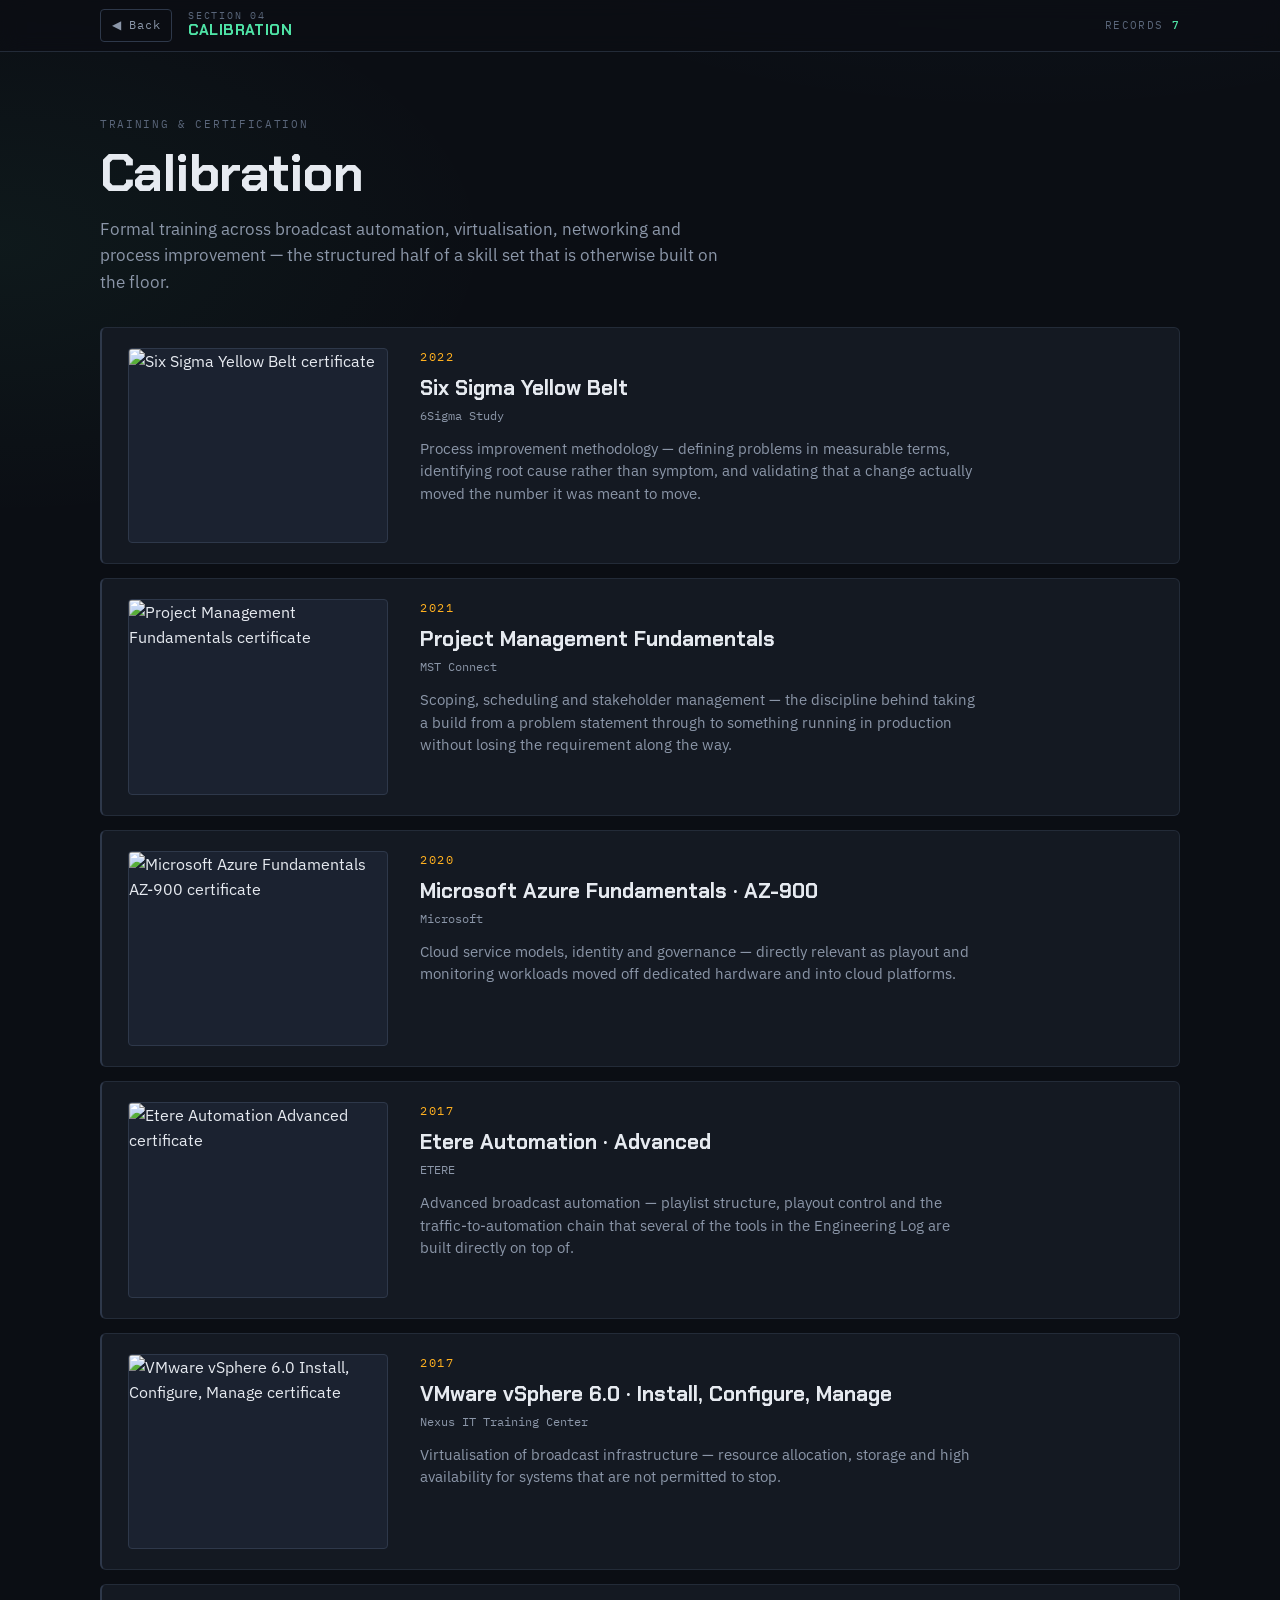
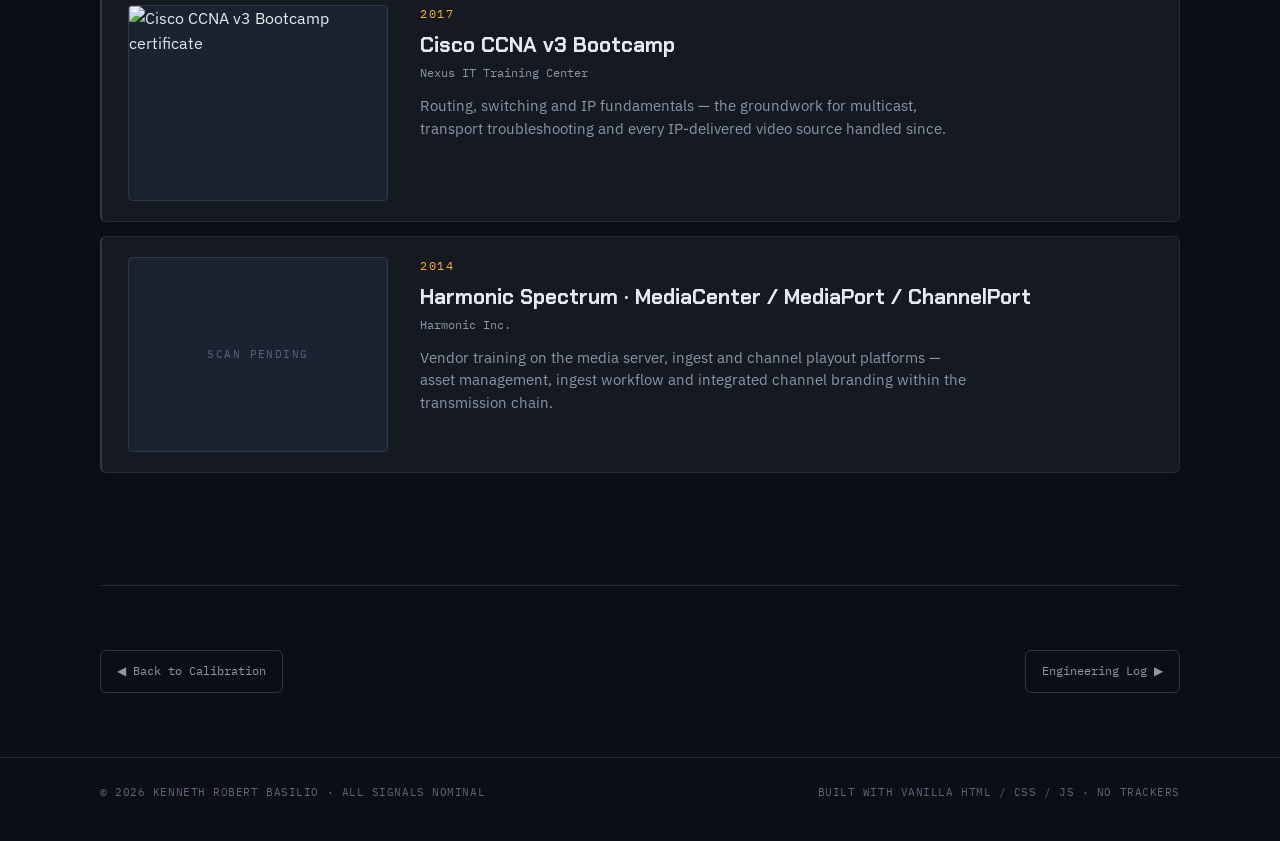
==== certificates.html @ 61dd6b28 "Add files via upload" ====
<!DOCTYPE html>
<html lang="en">
<head>
<meta charset="UTF-8" />
<meta name="viewport" content="width=device-width, initial-scale=1.0" />
<title>Calibration — Training &amp; Certification — Kenneth Robert Basilio</title>
<meta name="description" content="Training and certification record: Six Sigma, project management, Microsoft Azure, Etere automation, VMware, Cisco and Harmonic broadcast systems." />
<meta name="referrer" content="no-referrer" />

<meta property="og:title" content="Calibration — Training &amp; Certification" />
<meta property="og:description" content="Training and certification record for Kenneth Robert Basilio, broadcast engineer." />
<meta property="og:type" content="article" />

<link rel="preconnect" href="https://fonts.googleapis.com" />
<link rel="preconnect" href="https://fonts.gstatic.com" crossorigin />
<link href="https://fonts.googleapis.com/css2?family=Chakra+Petch:wght@400;500;600;700&family=IBM+Plex+Mono:wght@400;500;600&family=IBM+Plex+Sans:wght@400;500;600;700&display=swap" rel="stylesheet" />
<link rel="stylesheet" href="assets/css/project.css" />
</head>
<body>

<header class="rail">
  <div class="rail-in">
    <a class="back" href="index.html#certs">&#9664; Back</a>
    <span class="rail-id">
      <span class="k">Section 04</span>
      <span class="v">CALIBRATION</span>
    </span>
    <span class="rail-stat">Records <b>7</b></span>
  </div>
</header>

<main>
  <div class="wrap">
    <div class="phead">
      <span class="kind">Training &amp; Certification</span>
      <h1>Calibration</h1>
      <p class="lede">Formal training across broadcast automation, virtualisation, networking and process improvement &mdash; the structured half of a skill set that is otherwise built on the floor.</p>
    </div>
  </div>

  <!-- ===== CERTIFICATE RECORDS =====
       PARAM: CERT_RECORDS — see PARAMETERS.md
       Each id below MUST match the href anchor on the matching
       Calibration card in index.html (line ~507 onward).
       Scans go in assets/certificates/<id>.jpg
       If a scan is missing, swap the <img> for the .empty block
       shown on the Harmonic entry at the bottom.
  ================================================================= -->
  <div class="wrap">
    <div class="cert-list">

      <article class="cert-item" id="six-sigma">
        <div class="cert-shot">
          <img class="zoom" src="assets/certificates/six-sigma.jpg"
               alt="Six Sigma Yellow Belt certificate" loading="lazy" />
        </div>
        <div>
          <div class="c-yr">2022</div>
          <h2 class="c-name">Six Sigma Yellow Belt</h2>
          <div class="c-by">6Sigma Study</div>
          <p class="c-note">Process improvement methodology &mdash; defining problems in measurable terms, identifying root cause rather than symptom, and validating that a change actually moved the number it was meant to move.</p>
        </div>
      </article>

      <article class="cert-item" id="pm-fundamentals">
        <div class="cert-shot">
          <img class="zoom" src="assets/certificates/pm-fundamentals.jpg"
               alt="Project Management Fundamentals certificate" loading="lazy" />
        </div>
        <div>
          <div class="c-yr">2021</div>
          <h2 class="c-name">Project Management Fundamentals</h2>
          <div class="c-by">MST Connect</div>
          <p class="c-note">Scoping, scheduling and stakeholder management &mdash; the discipline behind taking a build from a problem statement through to something running in production without losing the requirement along the way.</p>
        </div>
      </article>

      <article class="cert-item" id="az-900">
        <div class="cert-shot">
          <img class="zoom" src="assets/certificates/az-900.jpg"
               alt="Microsoft Azure Fundamentals AZ-900 certificate" loading="lazy" />
        </div>
        <div>
          <div class="c-yr">2020</div>
          <h2 class="c-name">Microsoft Azure Fundamentals &middot; AZ-900</h2>
          <div class="c-by">Microsoft</div>
          <p class="c-note">Cloud service models, identity and governance &mdash; directly relevant as playout and monitoring workloads moved off dedicated hardware and into cloud platforms.</p>
        </div>
      </article>

      <article class="cert-item" id="etere">
        <div class="cert-shot">
          <img class="zoom" src="assets/certificates/etere.jpg"
               alt="Etere Automation Advanced certificate" loading="lazy" />
        </div>
        <div>
          <div class="c-yr">2017</div>
          <h2 class="c-name">Etere Automation &middot; Advanced</h2>
          <div class="c-by">ETERE</div>
          <p class="c-note">Advanced broadcast automation &mdash; playlist structure, playout control and the traffic-to-automation chain that several of the tools in the Engineering Log are built directly on top of.</p>
        </div>
      </article>

      <article class="cert-item" id="vmware">
        <div class="cert-shot">
          <img class="zoom" src="assets/certificates/vmware.jpg"
               alt="VMware vSphere 6.0 Install, Configure, Manage certificate" loading="lazy" />
        </div>
        <div>
          <div class="c-yr">2017</div>
          <h2 class="c-name">VMware vSphere 6.0 &middot; Install, Configure, Manage</h2>
          <div class="c-by">Nexus IT Training Center</div>
          <p class="c-note">Virtualisation of broadcast infrastructure &mdash; resource allocation, storage and high availability for systems that are not permitted to stop.</p>
        </div>
      </article>

      <article class="cert-item" id="ccna">
        <div class="cert-shot">
          <img class="zoom" src="assets/certificates/ccna.jpg"
               alt="Cisco CCNA v3 Bootcamp certificate" loading="lazy" />
        </div>
        <div>
          <div class="c-yr">2017</div>
          <h2 class="c-name">Cisco CCNA v3 Bootcamp</h2>
          <div class="c-by">Nexus IT Training Center</div>
          <p class="c-note">Routing, switching and IP fundamentals &mdash; the groundwork for multicast, transport troubleshooting and every IP-delivered video source handled since.</p>
        </div>
      </article>

      <article class="cert-item" id="harmonic">
        <!-- Example of the missing-scan state. Replace with the
             <img class="zoom" ...> pattern above once scanned. -->
        <div class="cert-shot empty">Scan pending</div>
        <div>
          <div class="c-yr">2014</div>
          <h2 class="c-name">Harmonic Spectrum &middot; MediaCenter / MediaPort / ChannelPort</h2>
          <div class="c-by">Harmonic Inc.</div>
          <p class="c-note">Vendor training on the media server, ingest and channel playout platforms &mdash; asset management, ingest workflow and integrated channel branding within the transmission chain.</p>
        </div>
      </article>

    </div>

    <nav class="pager" aria-label="Page navigation">
      <a class="pg" href="index.html#certs">&#9664; Back to Calibration</a>
      <a class="pg" href="index.html#log">Engineering Log &#9654;</a>
    </nav>
  </div>
</main>

<footer>
  <div class="wrap foot-in">
    <span>&copy; <span id="yr"></span> KENNETH ROBERT BASILIO &middot; ALL SIGNALS NOMINAL</span>
    <span class="rt">BUILT WITH VANILLA HTML / CSS / JS &middot; NO TRACKERS</span>
  </div>
</footer>

<div class="lb" hidden>
  <button class="lb-close" type="button">CLOSE &times;</button>
  <img alt="" />
</div>

<script src="assets/js/project.js"></script>
</body>
</html>
---- assets/css/project.css ----
/* =========================================================
   project.css — shared stylesheet for all projects/*.html
   Tokens mirror index.html exactly. Do not fork the palette.
   ========================================================= */

:root{
  --void:#0B0E14;
  --panel:#141922;
  --panel-2:#1B2230;
  --line:#232B38;
  --line-soft:#2E384A;
  --ink:#E6EAF0;
  --ink-dim:#8B96A8;
  --ink-faint:#5A667A;
  --tally:#FF3B30;
  --signal:#4FE3A6;
  --amber:#FFB020;
  --cyan:#38BDF8;
  --r:6px;
  --maxw:1160px;
  --disp:'Chakra Petch',system-ui,sans-serif;
  --body:'IBM Plex Sans',system-ui,sans-serif;
  --mono:'IBM Plex Mono',ui-monospace,monospace;
}

*{box-sizing:border-box;margin:0;padding:0}
html{scroll-behavior:smooth}
body{
  font-family:var(--body);
  background:
    radial-gradient(1200px 600px at 80% -10%, rgba(56,189,248,.06), transparent 60%),
    radial-gradient(900px 500px at 0% 10%, rgba(79,227,166,.05), transparent 55%),
    var(--void);
  color:var(--ink);
  line-height:1.55;
  -webkit-font-smoothing:antialiased;
  overflow-x:hidden;
}
a{color:var(--cyan);text-decoration:none}
a:hover{text-decoration:underline}
:focus-visible{outline:2px solid var(--signal);outline-offset:2px}
img,video{display:block;max-width:100%}

.wrap{max-width:var(--maxw);margin:0 auto;padding:0 clamp(16px,4vw,40px)}

/* ---------- RAIL ---------- */
.rail{position:sticky;top:0;z-index:50;background:rgba(11,14,20,.82);backdrop-filter:blur(10px);border-bottom:1px solid var(--line)}
.rail-in{max-width:var(--maxw);margin:0 auto;display:flex;align-items:center;gap:16px;padding:9px clamp(16px,4vw,40px)}
.back{font-family:var(--mono);font-size:12px;letter-spacing:.06em;color:var(--ink-dim);border:1px solid var(--line-soft);border-radius:4px;padding:6px 11px;white-space:nowrap}
.back:hover{color:var(--signal);border-color:var(--signal);text-decoration:none}
.rail-id{display:flex;flex-direction:column;line-height:1.15;min-width:0}
.rail-id .k{font-family:var(--mono);font-size:9.5px;letter-spacing:.18em;text-transform:uppercase;color:var(--ink-faint)}
.rail-id .v{font-family:var(--disp);font-weight:700;font-size:15px;letter-spacing:.03em;color:var(--signal);white-space:nowrap;overflow:hidden;text-overflow:ellipsis}
.rail-stat{margin-left:auto;font-family:var(--mono);font-size:11px;letter-spacing:.12em;text-transform:uppercase;color:var(--ink-faint);white-space:nowrap}
.rail-stat b{color:var(--signal);font-weight:500}

/* ---------- PAGE HEAD ---------- */
.phead{padding:clamp(34px,6vw,64px) 0 clamp(22px,3vw,32px)}
.kind{font-family:var(--mono);font-size:10.5px;letter-spacing:.16em;text-transform:uppercase;color:var(--ink-faint);display:block;margin-bottom:14px}
.phead h1{font-family:var(--disp);font-weight:700;font-size:clamp(28px,5vw,52px);line-height:1.04;letter-spacing:-.01em;margin-bottom:16px}
.phead .lede{color:var(--ink-dim);font-size:clamp(15px,1.5vw,17px);max-width:62ch}
.spec{display:flex;flex-wrap:wrap;gap:8px;margin-top:22px}
.spec span{font-family:var(--mono);font-size:11.5px;color:var(--ink-dim);border:1px solid var(--line-soft);border-radius:4px;padding:5px 10px;background:var(--panel)}
.spec span b{color:var(--ink-faint);font-weight:400;margin-right:7px}

/* ---------- PREVIEW MONITOR ---------- */
.monitor{margin-bottom:clamp(40px,6vw,72px)}
.screen{
  border:2px solid var(--line-soft);
  border-radius:var(--r);
  background:#05070B;
  overflow:hidden;
  position:relative;
  aspect-ratio:16/9;
  transition:border-color .2s;
}
.screen.live{border-color:var(--tally);box-shadow:0 0 0 1px rgba(255,59,48,.25)}
.screen > video,.screen > img{width:100%;height:100%;object-fit:contain;background:#05070B}
.screen > img{cursor:zoom-in}
.screen [hidden]{display:none!important}
.bar{
  display:flex;align-items:center;gap:12px;
  border:1px solid var(--line);border-top:none;
  border-radius:0 0 var(--r) var(--r);
  background:var(--panel);padding:9px 14px;
  font-family:var(--mono);font-size:11.5px;color:var(--ink-dim);
}
.bar .src{color:var(--ink);letter-spacing:.04em;min-width:0;overflow:hidden;text-overflow:ellipsis;white-space:nowrap}
.bar .tally{margin-left:auto;display:inline-flex;align-items:center;gap:7px;font-size:10px;letter-spacing:.14em;text-transform:uppercase;color:var(--ink-faint);white-space:nowrap}
.bar .tally i{width:8px;height:8px;border-radius:50%;background:var(--line-soft);display:inline-block}
.screen.live ~ .bar .tally{color:var(--tally)}
.screen.live ~ .bar .tally i{background:var(--tally)}

.strip{display:grid;grid-template-columns:repeat(auto-fill,minmax(132px,1fr));gap:10px;margin-top:12px}
.thumb{
  border:1px solid var(--line);border-radius:4px;background:var(--panel);
  padding:0;overflow:hidden;display:block;position:relative;color:inherit;
}
.thumb img{width:100%;aspect-ratio:16/9;object-fit:cover}
.thumb .cap{
  font-family:var(--mono);font-size:10px;letter-spacing:.08em;text-transform:uppercase;
  color:var(--ink-faint);padding:7px 9px;display:block;text-align:left;
}
.thumb:hover{border-color:var(--signal);text-decoration:none}
.thumb:hover .cap{color:var(--ink)}
.thumb[aria-current="true"]{border-color:var(--signal)}
.thumb[aria-current="true"] .cap{color:var(--signal)}
.thumb .play{
  position:absolute;top:8px;left:8px;
  font-family:var(--mono);font-size:9px;letter-spacing:.12em;
  background:rgba(11,14,20,.82);border:1px solid var(--line-soft);
  border-radius:3px;padding:3px 6px;color:var(--amber);
}

/* ---------- BODY ---------- */
.body-grid{display:grid;grid-template-columns:1.55fr .85fr;gap:clamp(28px,5vw,56px);align-items:start}
.prose h2{
  font-family:var(--disp);font-weight:700;font-size:clamp(19px,2.4vw,26px);
  letter-spacing:-.01em;margin:0 0 12px;
}
.prose section + section{margin-top:clamp(28px,4vw,42px)}
.prose p{color:var(--ink-dim);font-size:15px;max-width:70ch}
.prose p + p{margin-top:12px}
.prose ul{list-style:none;display:grid;gap:9px;margin-top:14px}
.prose li{position:relative;padding-left:20px;color:var(--ink-dim);font-size:14.5px}
.prose li::before{content:"\25B8";position:absolute;left:0;color:var(--signal);font-size:11px;top:3px}

.side{display:grid;gap:14px;position:sticky;top:76px}
.panel{border:1px solid var(--line);border-radius:var(--r);background:var(--panel);padding:18px 20px}
.panel h3{
  font-family:var(--mono);font-size:11px;letter-spacing:.14em;text-transform:uppercase;
  color:var(--signal);margin-bottom:13px;display:flex;align-items:center;gap:9px;
}
.panel h3::before{content:"";width:6px;height:6px;background:var(--signal);border-radius:1px;box-shadow:0 0 8px var(--signal)}
.kv{display:grid;gap:9px}
.kv div{display:flex;justify-content:space-between;gap:14px;font-family:var(--mono);font-size:12px}
.kv .k{color:var(--ink-faint)}
.kv .v{color:var(--ink);text-align:right}
.chips{display:flex;flex-wrap:wrap;gap:7px}
.chip{font-family:var(--mono);font-size:12px;color:var(--ink-dim);border:1px solid var(--line-soft);border-radius:4px;padding:5px 9px;background:var(--panel-2)}
.metric{border-left:2px solid var(--amber);padding-left:14px}
.metric + .metric{margin-top:14px}
.metric .n{font-family:var(--disp);font-weight:700;font-size:26px;line-height:1.1;color:var(--ink)}
.metric .l{font-family:var(--mono);font-size:11px;letter-spacing:.08em;color:var(--ink-faint);margin-top:4px}

/* ---------- PAGER ---------- */
.pager{display:flex;justify-content:space-between;gap:14px;flex-wrap:wrap;padding:clamp(36px,6vw,64px) 0 0;margin-top:clamp(40px,6vw,72px);border-top:1px solid var(--line)}
.pg{font-family:var(--mono);font-size:12px;color:var(--ink-dim);border:1px solid var(--line-soft);border-radius:var(--r);padding:11px 16px}
.pg:hover{color:var(--signal);border-color:var(--signal);text-decoration:none}

footer{padding:26px 0 40px;border-top:1px solid var(--line);margin-top:clamp(40px,6vw,64px)}
.foot-in{display:flex;justify-content:space-between;gap:14px;flex-wrap:wrap;font-family:var(--mono);font-size:11px;color:var(--ink-faint);letter-spacing:.05em}

/* ---------- LIGHTBOX ---------- */
.lb{position:fixed;inset:0;z-index:100;background:rgba(5,7,11,.94);display:flex;align-items:center;justify-content:center;padding:clamp(16px,4vw,48px)}
.lb[hidden]{display:none}
.lb img{max-width:100%;max-height:100%;object-fit:contain;border:1px solid var(--line-soft);border-radius:var(--r)}
.lb-close{
  position:absolute;top:16px;right:16px;
  font-family:var(--mono);font-size:12px;letter-spacing:.1em;color:var(--ink);
  background:var(--panel);border:1px solid var(--line-soft);border-radius:4px;
  padding:8px 13px;cursor:pointer;
}
.lb-close:hover{border-color:var(--signal);color:var(--signal)}

/* ---------- RESPONSIVE ---------- */
@media(max-width:860px){
  .body-grid{grid-template-columns:1fr}
  .side{position:static}
  .rail-stat{display:none}
}
@media(max-width:560px){
  .strip{grid-template-columns:1fr 1fr}
  .spec span{font-size:11px}
}
@media(prefers-reduced-motion:reduce){
  *{animation:none!important;transition:none!important;scroll-behavior:auto!important}
}

/* ---------- PRINT ---------- */
@media print{
  :root{--ink:#111;--ink-dim:#333;--ink-faint:#555}
  body{background:#fff;color:#111}
  .rail,.strip,.pager,.lb,.bar .tally{display:none!important}
  .wrap{max-width:100%;padding:0}
  .screen{border:1px solid #bbb;aspect-ratio:auto}
  .panel,.spec span,.chip{border-color:#bbb!important;background:#fff!important;break-inside:avoid}
  .phead h1{font-size:24px;color:#000}
  .prose h2{font-size:15px;color:#000;border-bottom:1.5px solid #000;padding-bottom:4px}
  a{color:#111;text-decoration:none}
}

/* =========================================================
   CERTIFICATES — certificates.html only
   ========================================================= */
.cert-list{display:grid;gap:14px;padding-bottom:clamp(20px,4vw,40px)}
.cert-item{
  display:grid;grid-template-columns:260px 1fr;gap:clamp(18px,3vw,32px);
  border:1px solid var(--line);border-left:2px solid var(--line-soft);
  border-radius:var(--r);background:var(--panel);
  padding:20px clamp(18px,3vw,26px);
  scroll-margin-top:88px;              /* clears the sticky rail on anchor jump */
  transition:border-color .25s,background .25s;
}
.cert-item:target{border-left-color:var(--signal);background:var(--panel-2)}
.cert-item:target .c-name{color:var(--signal)}
.cert-shot{border:1px solid var(--line-soft);border-radius:4px;background:var(--panel-2);overflow:hidden}
.cert-shot img{width:100%;aspect-ratio:4/3;object-fit:cover;cursor:zoom-in}
.cert-shot.empty{
  display:flex;align-items:center;justify-content:center;aspect-ratio:4/3;
  font-family:var(--mono);font-size:10.5px;letter-spacing:.14em;
  text-transform:uppercase;color:var(--ink-faint);text-align:center;padding:12px;
}
.c-yr{font-family:var(--mono);font-size:11.5px;letter-spacing:.14em;color:var(--amber);margin-bottom:9px}
.c-name{font-family:var(--disp);font-weight:700;font-size:clamp(17px,2vw,21px);line-height:1.2;margin-bottom:7px}
.c-by{font-family:var(--mono);font-size:12px;color:var(--ink-dim);margin-bottom:12px}
.c-note{color:var(--ink-dim);font-size:14.5px;max-width:62ch}
.c-tags{display:flex;flex-wrap:wrap;gap:7px;margin-top:14px}

@media(max-width:700px){
  .cert-item{grid-template-columns:1fr;gap:16px}
  .cert-shot img{aspect-ratio:16/9}
}
@media print{
  .cert-item{border-color:#bbb!important;background:#fff!important;break-inside:avoid}
  .cert-shot{display:none}
  .cert-item{grid-template-columns:1fr}
}
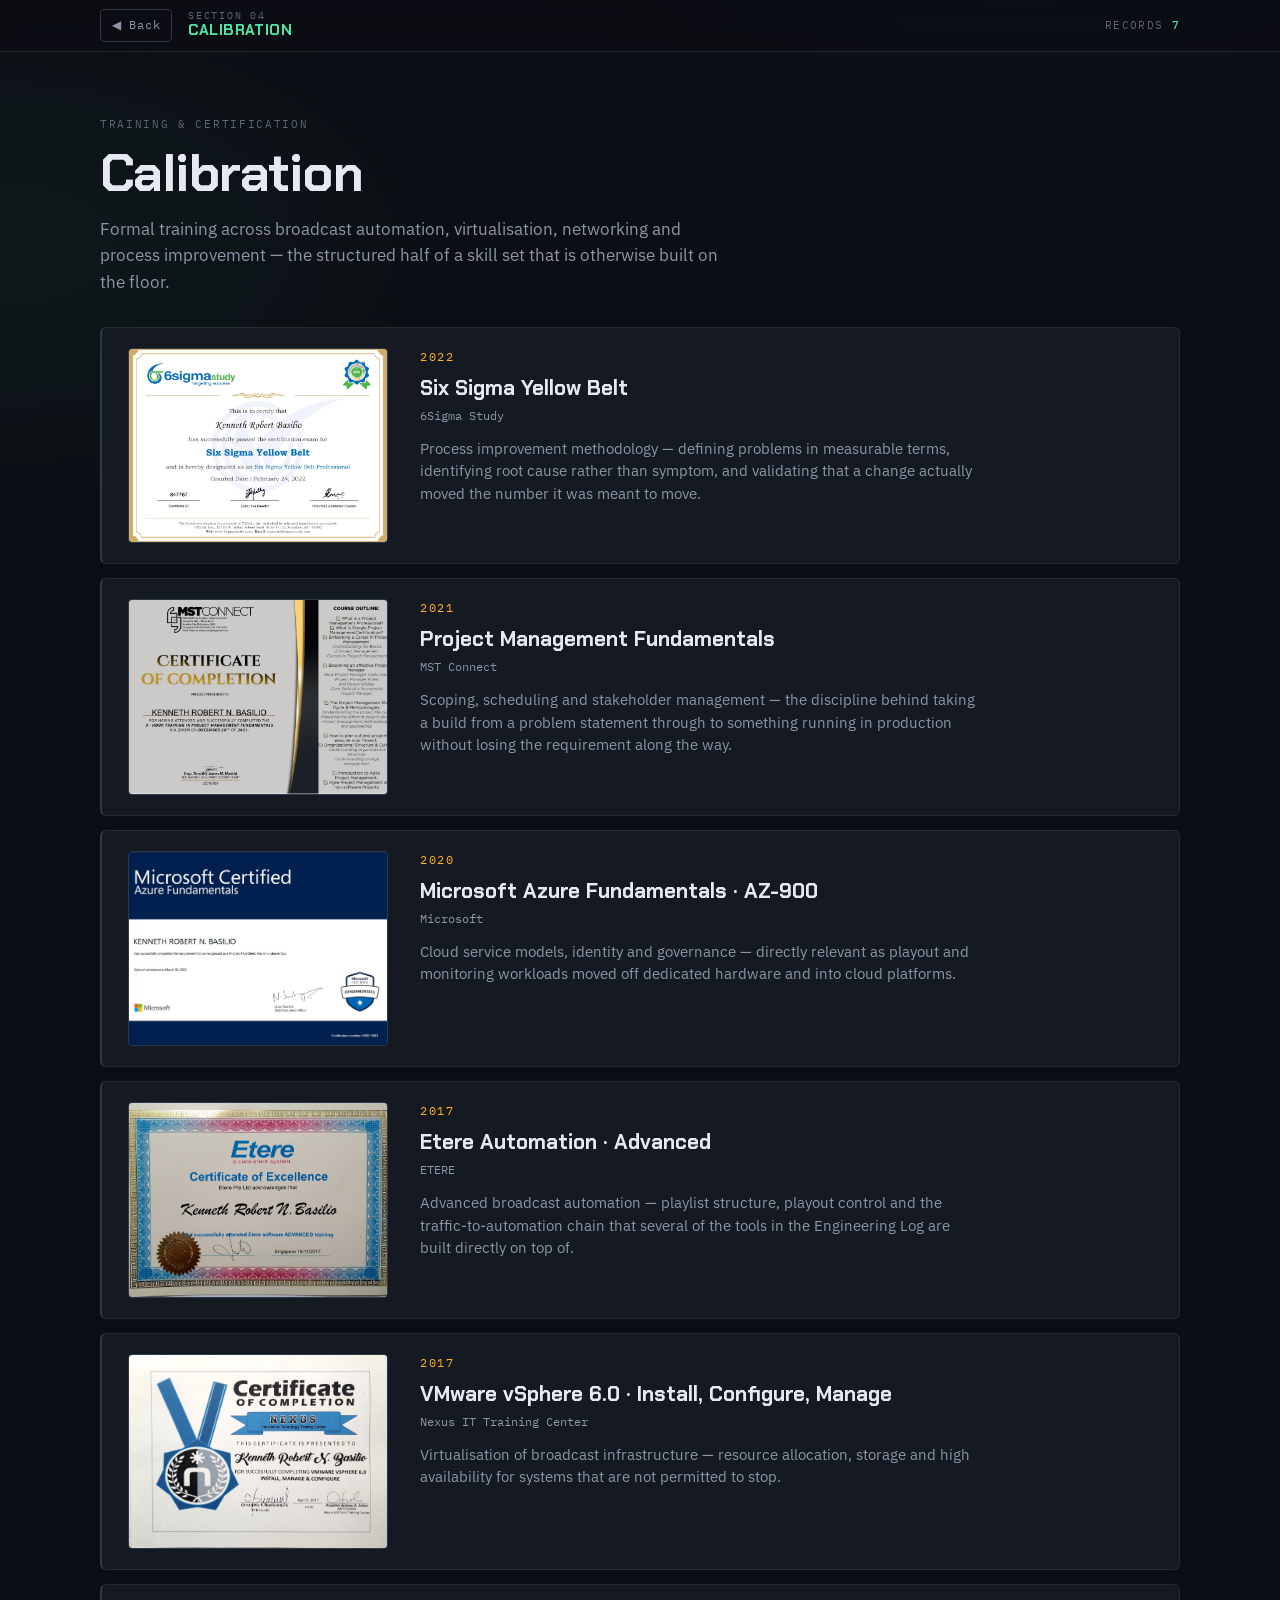
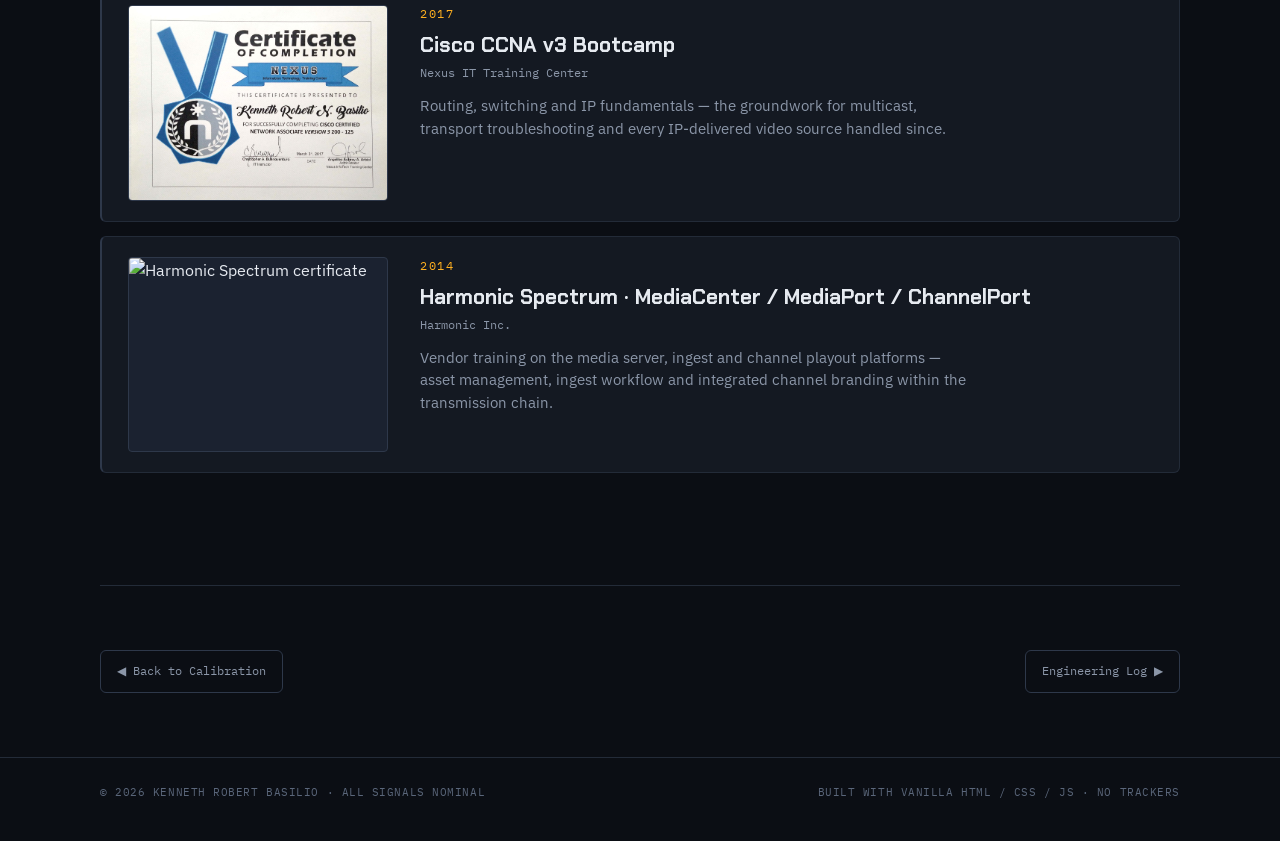
==== commit aaaa7eef: "Update certificates.html" ====
--- a/certificates.html
+++ b/certificates.html
@@ -128,9 +128,10 @@
       </article>
 
       <article class="cert-item" id="harmonic">
-        <!-- Example of the missing-scan state. Replace with the
-             <img class="zoom" ...> pattern above once scanned. -->
-        <div class="cert-shot empty">Scan pending</div>
+        <div class="cert-shot">
+          <img class="zoom" src="assets/certificates/harmonic.jpg"
+               alt="Harmonic Spectrum certificate" loading="lazy" />
+        </div>
         <div>
           <div class="c-yr">2014</div>
           <h2 class="c-name">Harmonic Spectrum &middot; MediaCenter / MediaPort / ChannelPort</h2>
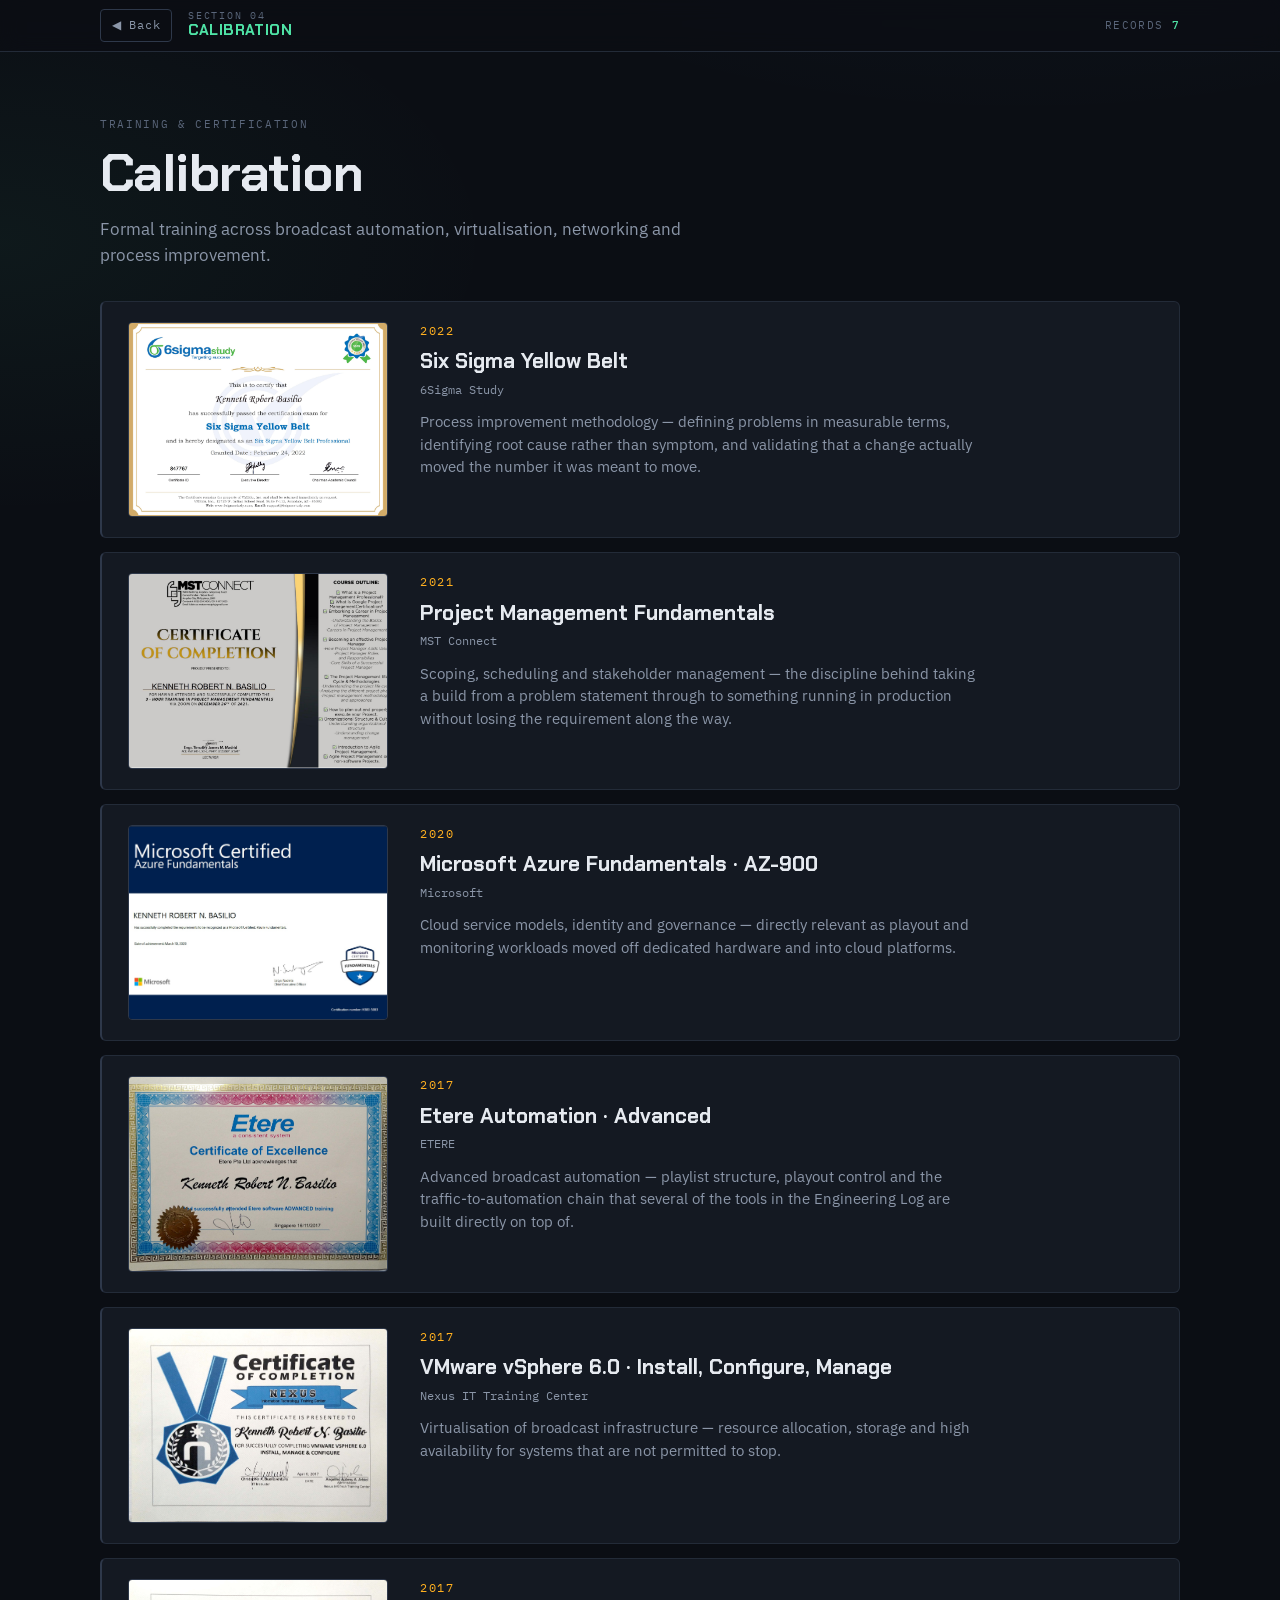
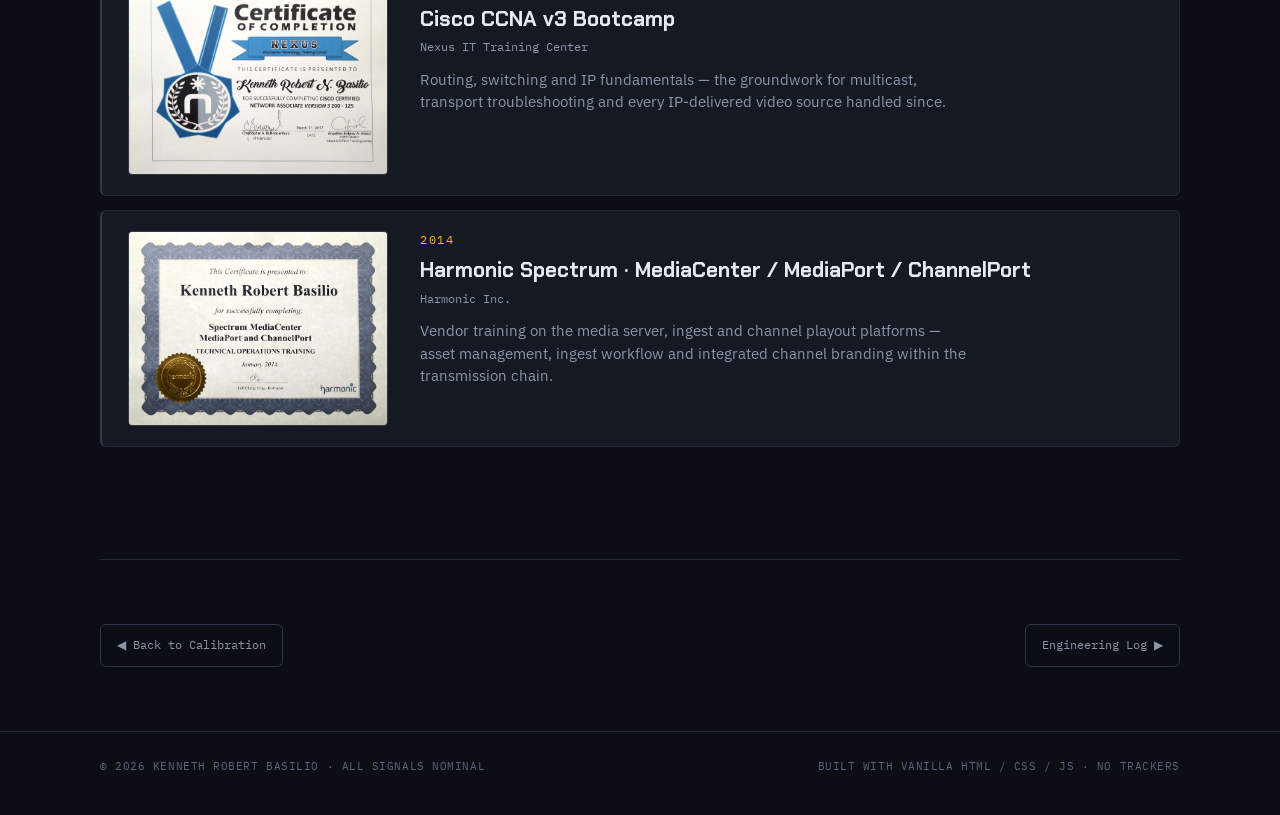
==== commit 6b7394ba: "Update certificates.html" ====
--- a/certificates.html
+++ b/certificates.html
@@ -34,7 +34,7 @@
     <div class="phead">
       <span class="kind">Training &amp; Certification</span>
       <h1>Calibration</h1>
-      <p class="lede">Formal training across broadcast automation, virtualisation, networking and process improvement &mdash; the structured half of a skill set that is otherwise built on the floor.</p>
+      <p class="lede">Formal training across broadcast automation, virtualisation, networking and process improvement.</p>
     </div>
   </div>
 
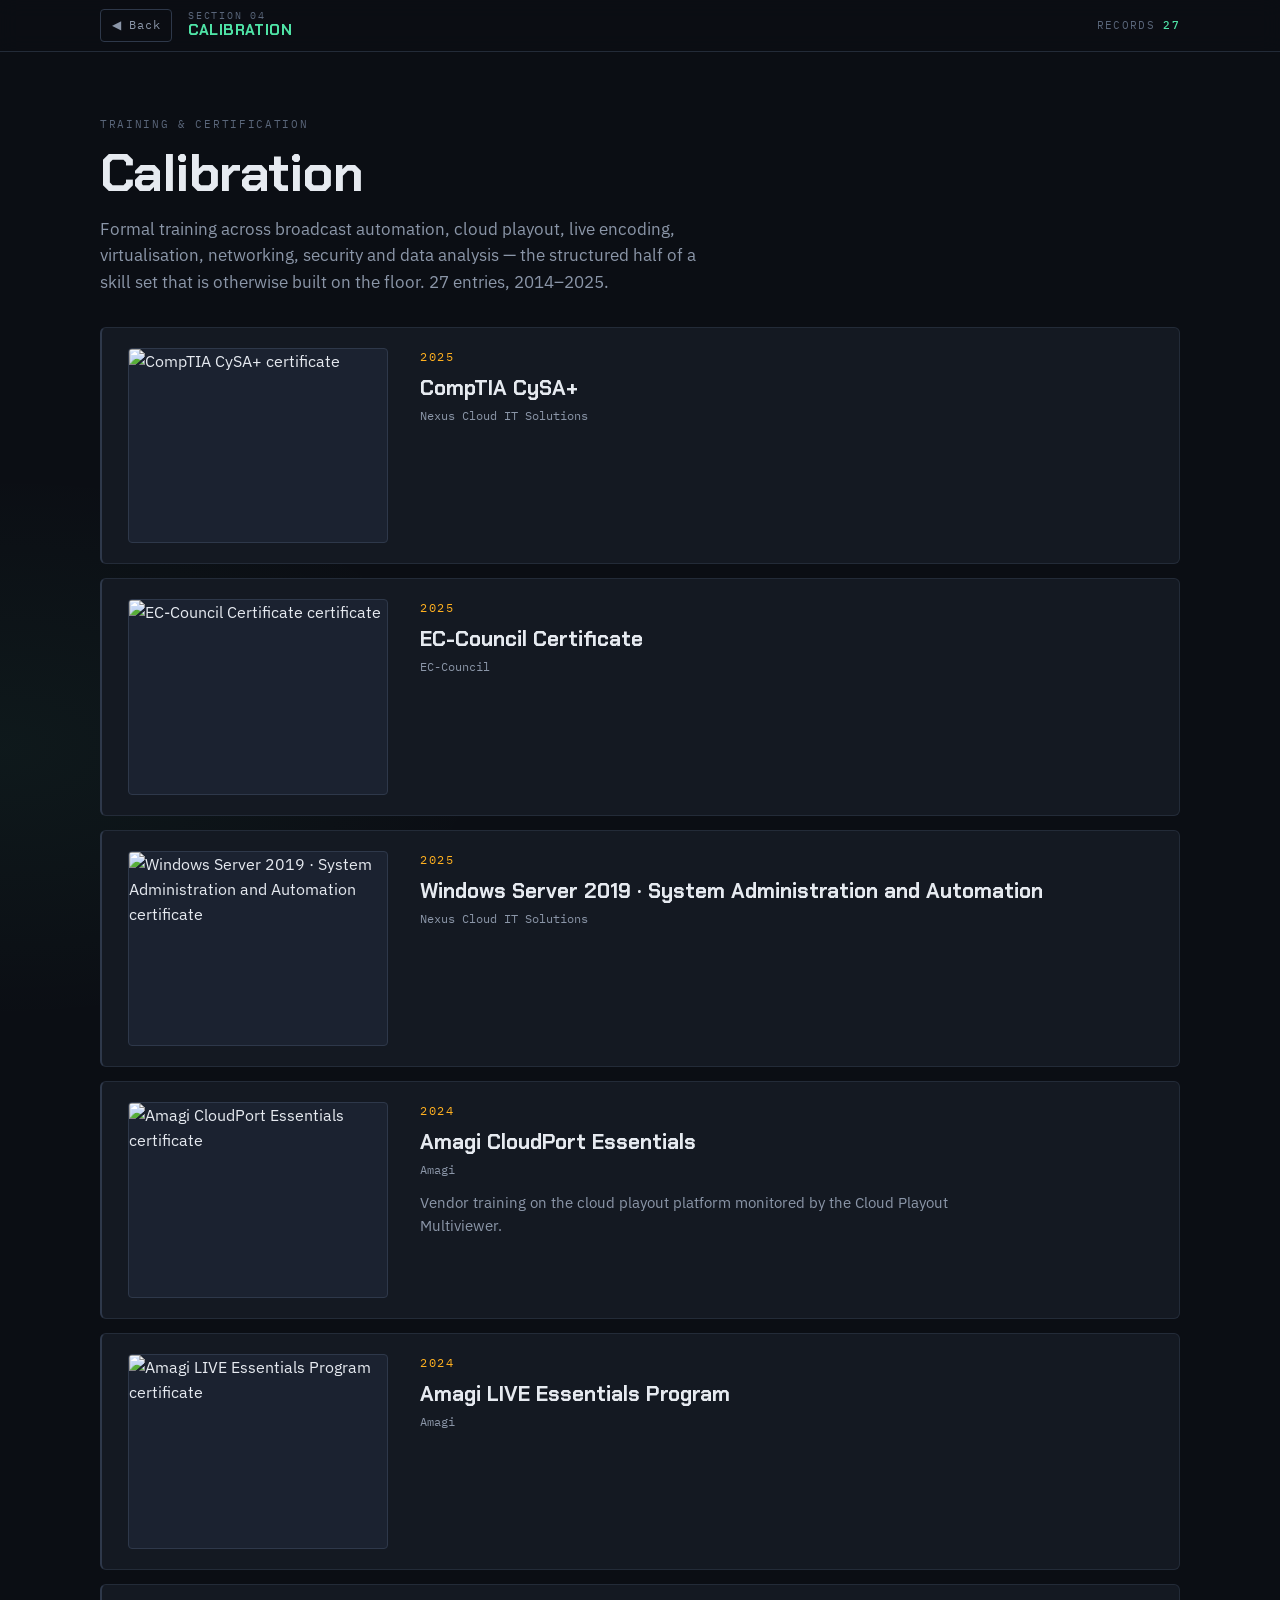
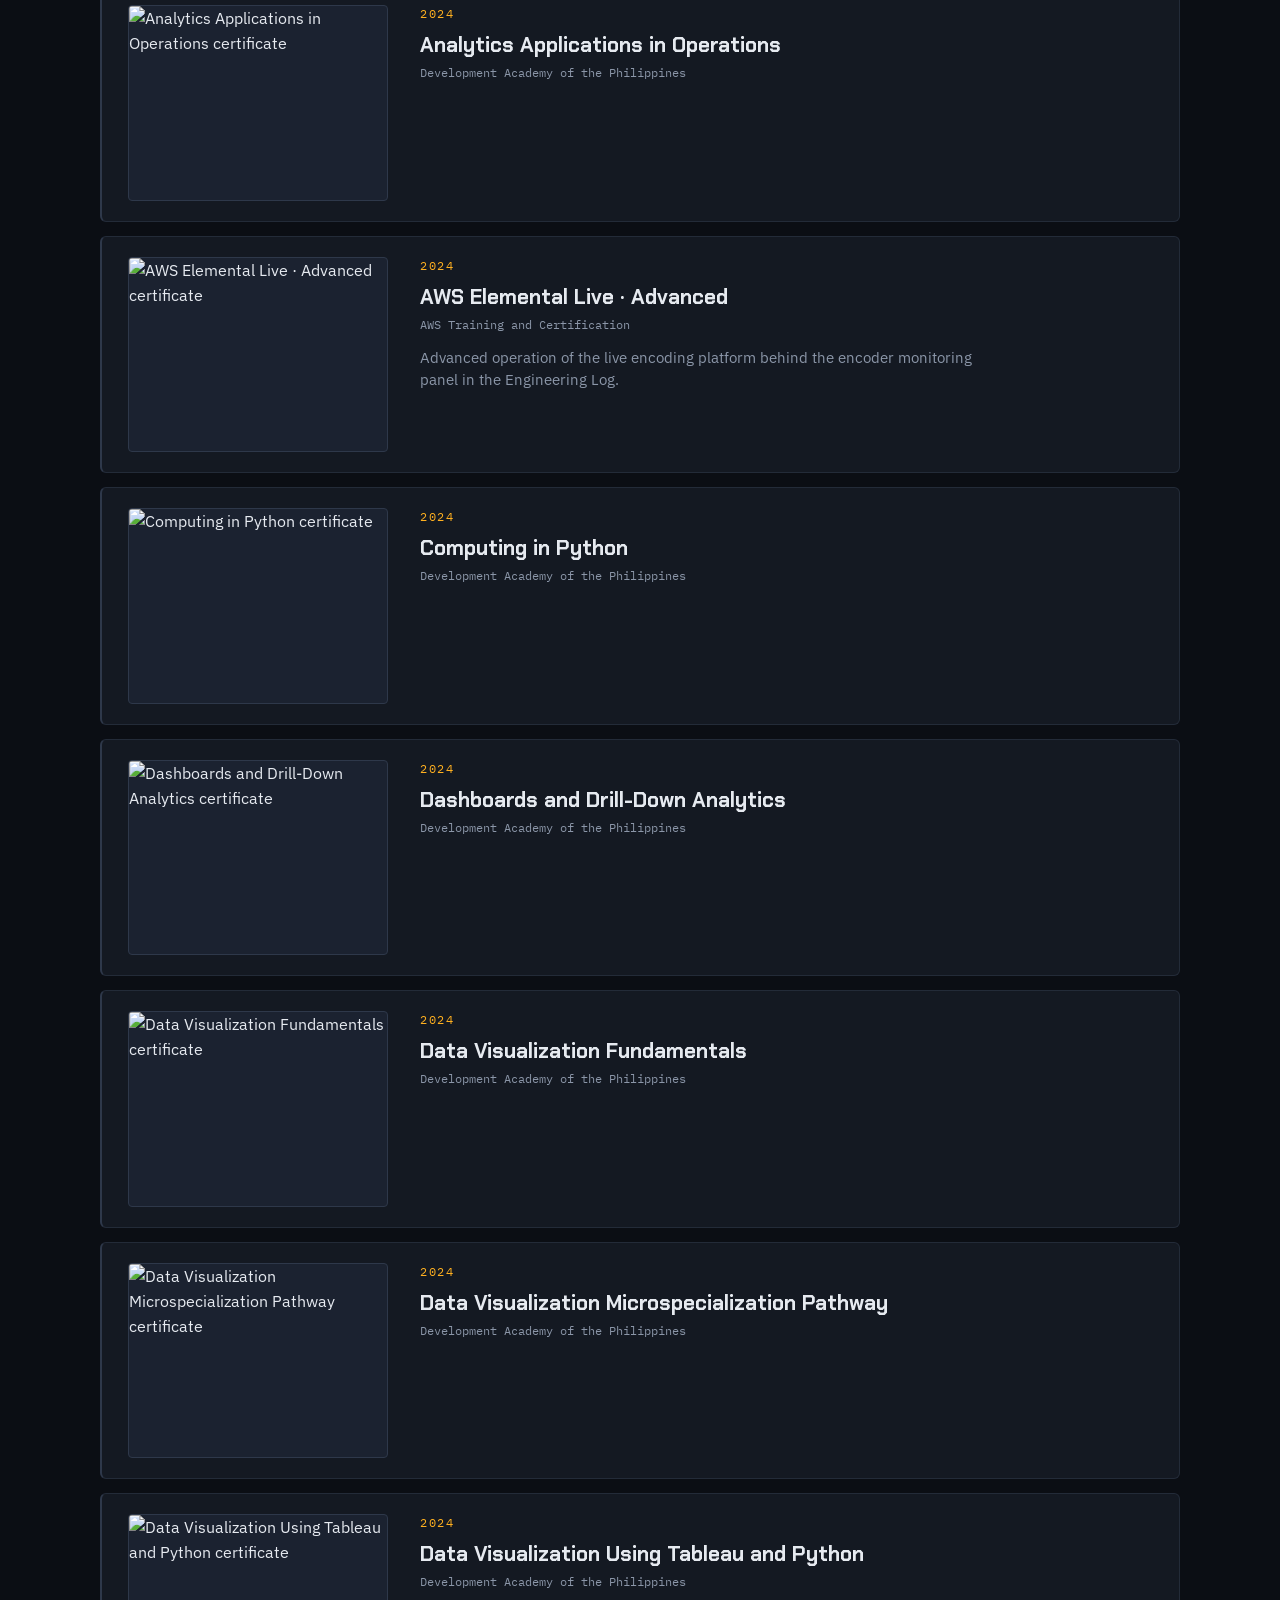
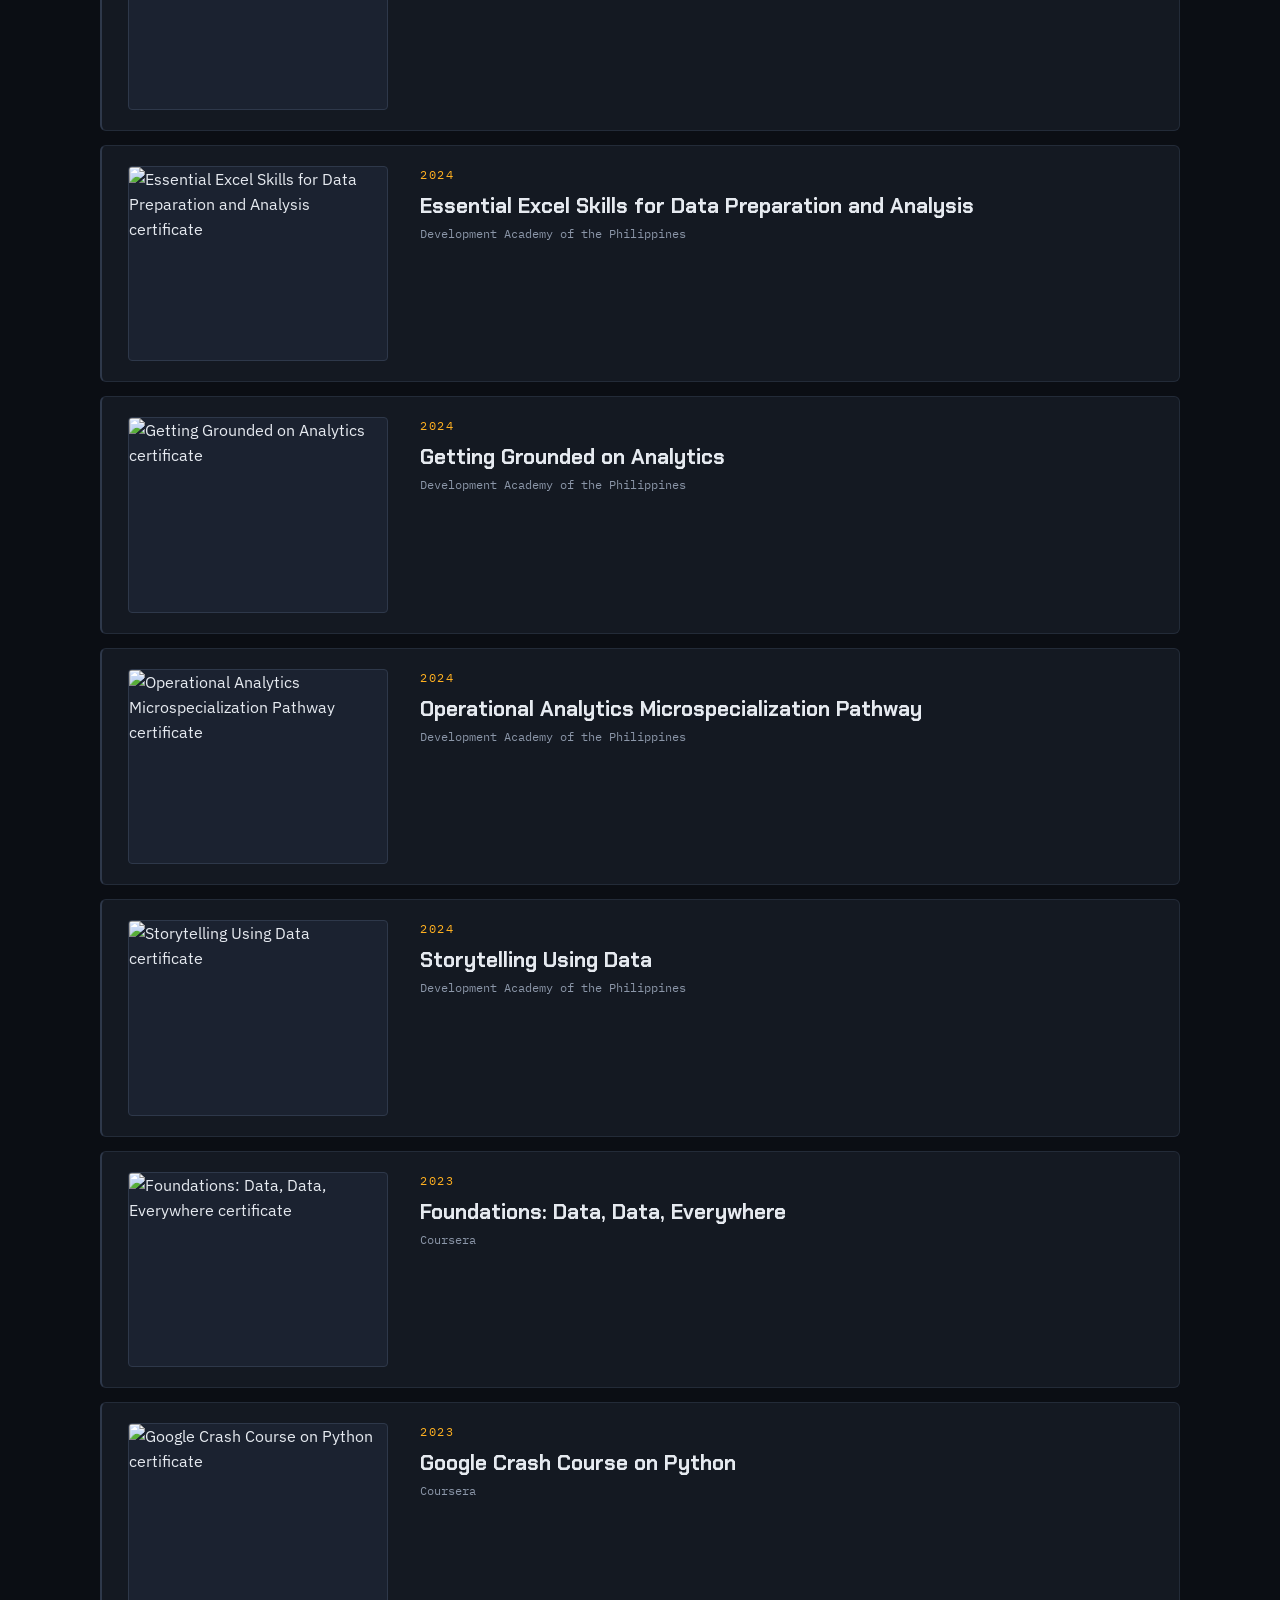
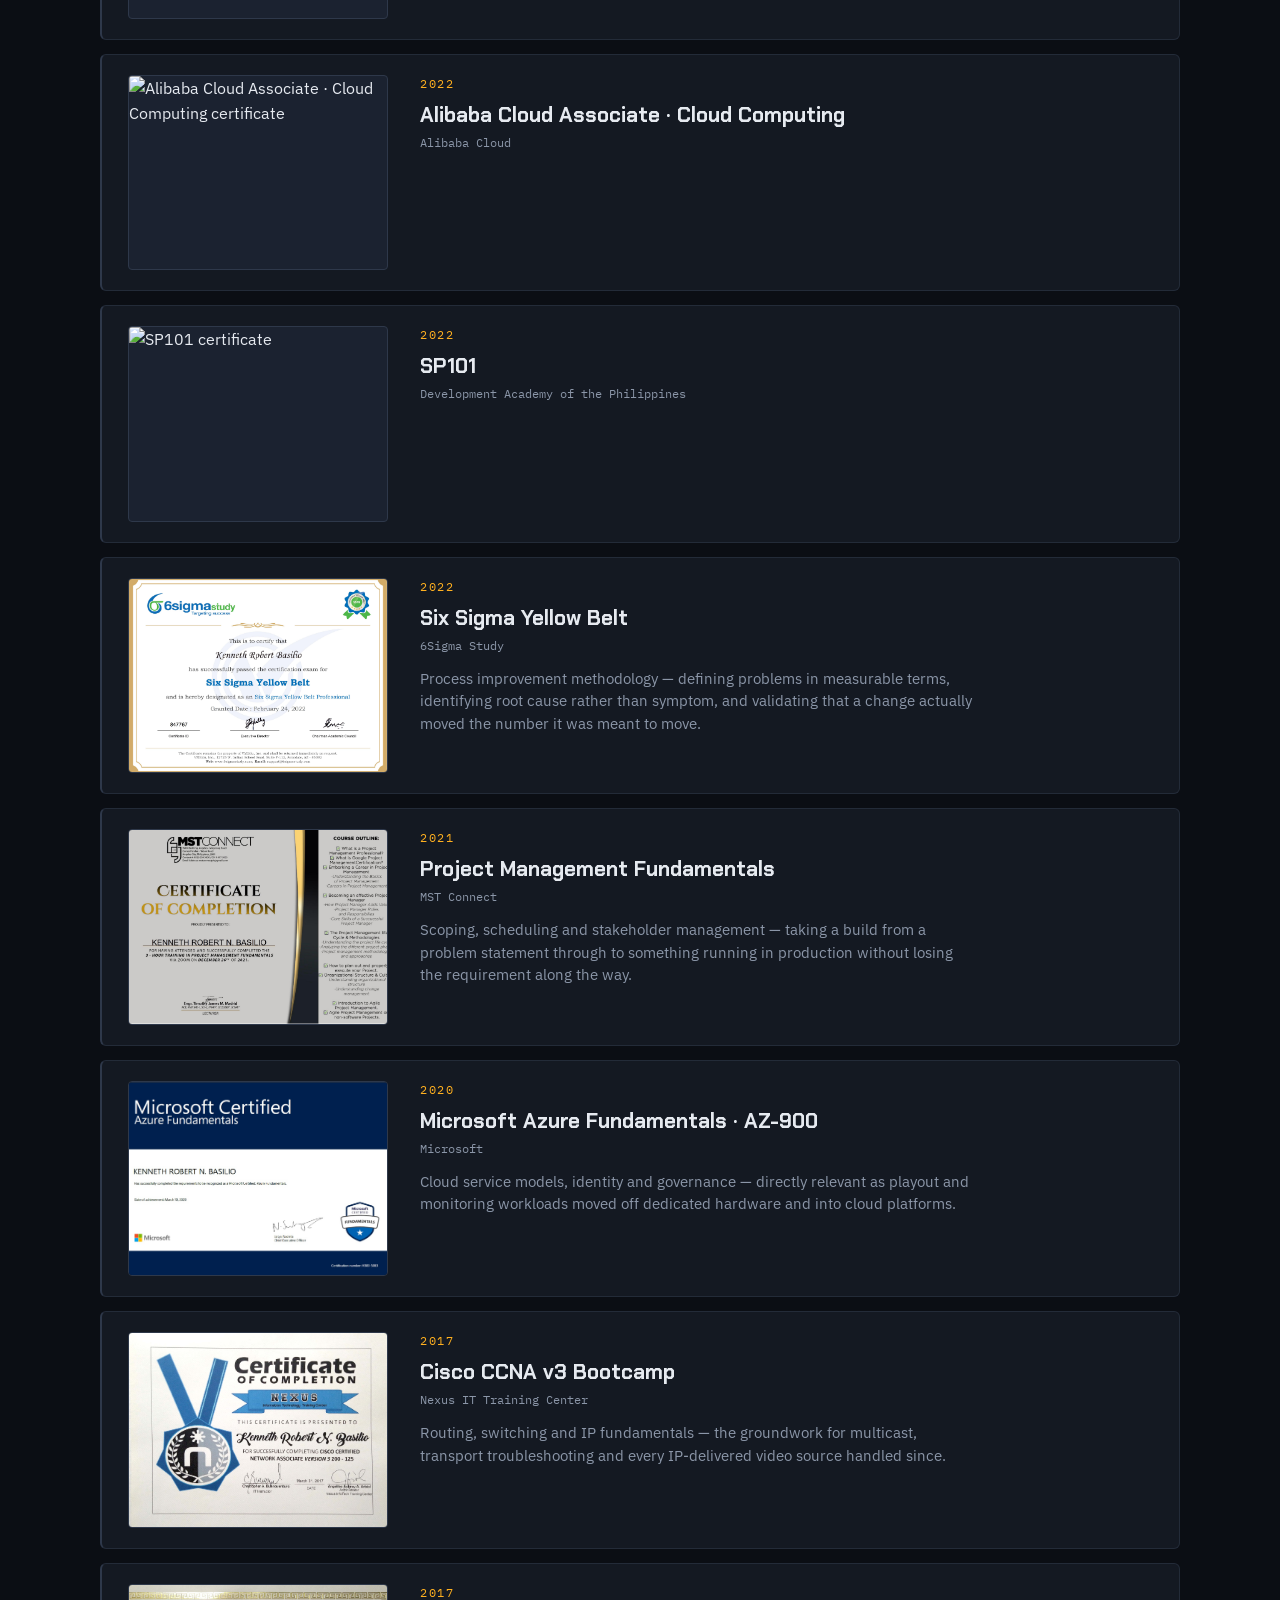
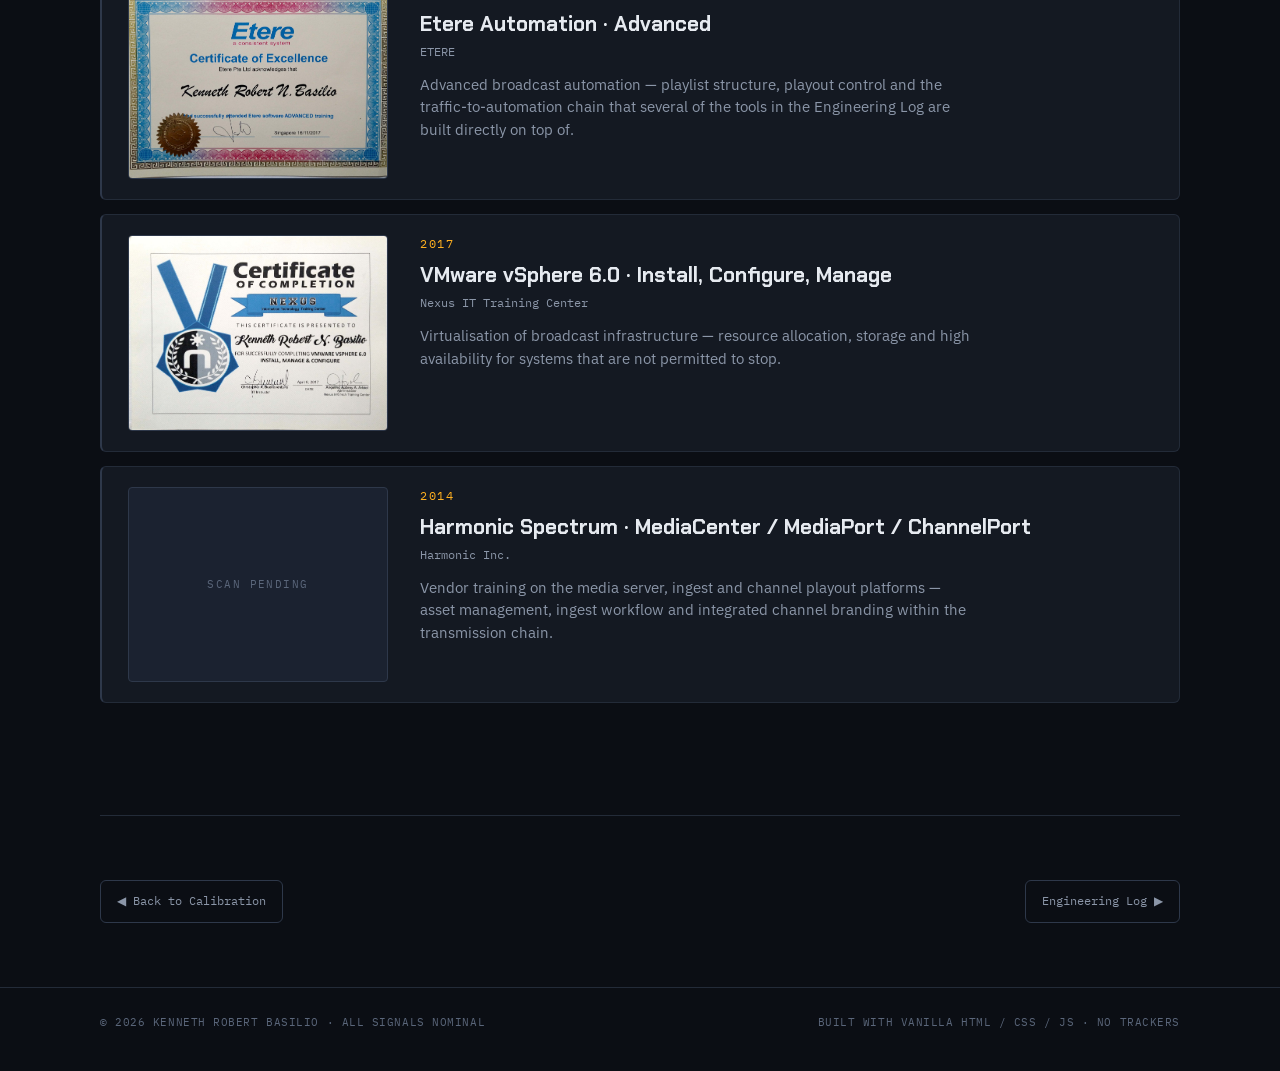
==== commit cb1bad32: "Add files via upload" ====
--- a/certificates.html
+++ b/certificates.html
@@ -25,7 +25,7 @@
       <span class="k">Section 04</span>
       <span class="v">CALIBRATION</span>
     </span>
-    <span class="rail-stat">Records <b>7</b></span>
+    <span class="rail-stat">Records <b>27</b></span>
   </div>
 </header>
 
@@ -34,7 +34,7 @@
     <div class="phead">
       <span class="kind">Training &amp; Certification</span>
       <h1>Calibration</h1>
-      <p class="lede">Formal training across broadcast automation, virtualisation, networking and process improvement.</p>
+      <p class="lede">Formal training across broadcast automation, cloud playout, live encoding, virtualisation, networking, security and data analysis &mdash; the structured half of a skill set that is otherwise built on the floor. 27 entries, 2014&ndash;2025.</p>
     </div>
   </div>
 
@@ -49,6 +49,248 @@
   <div class="wrap">
     <div class="cert-list">
 
+      <article class="cert-item" id="comptia-cysa">
+        <div class="cert-shot">
+          <img class="zoom" src="assets/certificates/CompTIA%20CySA%2B%20-%20NexusCloud%20Certificate.jpg"
+               alt="CompTIA CySA+ certificate" loading="lazy" />
+        </div>
+        <div>
+          <div class="c-yr">2025</div>
+          <h2 class="c-name">CompTIA CySA+</h2>
+          <div class="c-by">Nexus Cloud IT Solutions</div>
+        </div>
+      </article>
+
+      <article class="cert-item" id="ec-council">
+        <div class="cert-shot">
+          <img class="zoom" src="assets/certificates/EC-Council%20Certificate.jpg"
+               alt="EC-Council Certificate certificate" loading="lazy" />
+        </div>
+        <div>
+          <div class="c-yr">2025</div>
+          <h2 class="c-name">EC-Council Certificate</h2>
+          <div class="c-by">EC-Council</div>
+        </div>
+      </article>
+
+      <article class="cert-item" id="windows-server-2019">
+        <div class="cert-shot">
+          <img class="zoom" src="assets/certificates/Windows%20Server%202019%20System%20Administration%20and%20Automation.jpg"
+               alt="Windows Server 2019 · System Administration and Automation certificate" loading="lazy" />
+        </div>
+        <div>
+          <div class="c-yr">2025</div>
+          <h2 class="c-name">Windows Server 2019 &middot; System Administration and Automation</h2>
+          <div class="c-by">Nexus Cloud IT Solutions</div>
+        </div>
+      </article>
+
+      <article class="cert-item" id="amagi-cloudport">
+        <div class="cert-shot">
+          <img class="zoom" src="assets/certificates/AMAGI%20CLOUDPORT%20ESSENTIALS%20COURSE.jpg"
+               alt="Amagi CloudPort Essentials certificate" loading="lazy" />
+        </div>
+        <div>
+          <div class="c-yr">2024</div>
+          <h2 class="c-name">Amagi CloudPort Essentials</h2>
+          <div class="c-by">Amagi</div>
+          <p class="c-note">Vendor training on the cloud playout platform monitored by the Cloud Playout Multiviewer.</p>
+        </div>
+      </article>
+
+      <article class="cert-item" id="amagi-live">
+        <div class="cert-shot">
+          <img class="zoom" src="assets/certificates/Amagi%20LIVE%20Essentials%20Program.jpg"
+               alt="Amagi LIVE Essentials Program certificate" loading="lazy" />
+        </div>
+        <div>
+          <div class="c-yr">2024</div>
+          <h2 class="c-name">Amagi LIVE Essentials Program</h2>
+          <div class="c-by">Amagi</div>
+        </div>
+      </article>
+
+      <article class="cert-item" id="analytics-operations">
+        <div class="cert-shot">
+          <img class="zoom" src="assets/certificates/Analytics%20Applications%20in%20Operations.jpg"
+               alt="Analytics Applications in Operations certificate" loading="lazy" />
+        </div>
+        <div>
+          <div class="c-yr">2024</div>
+          <h2 class="c-name">Analytics Applications in Operations</h2>
+          <div class="c-by">Development Academy of the Philippines</div>
+        </div>
+      </article>
+
+      <article class="cert-item" id="aws-elemental-live">
+        <div class="cert-shot">
+          <img class="zoom" src="assets/certificates/AWS%20Certificate%20of%20Completion%20-%20AWS%20Elemental%20Live%20-%20Advanced.jpg"
+               alt="AWS Elemental Live · Advanced certificate" loading="lazy" />
+        </div>
+        <div>
+          <div class="c-yr">2024</div>
+          <h2 class="c-name">AWS Elemental Live &middot; Advanced</h2>
+          <div class="c-by">AWS Training and Certification</div>
+          <p class="c-note">Advanced operation of the live encoding platform behind the encoder monitoring panel in the Engineering Log.</p>
+        </div>
+      </article>
+
+      <article class="cert-item" id="computing-python">
+        <div class="cert-shot">
+          <img class="zoom" src="assets/certificates/Computing%20in%20Python.jpg"
+               alt="Computing in Python certificate" loading="lazy" />
+        </div>
+        <div>
+          <div class="c-yr">2024</div>
+          <h2 class="c-name">Computing in Python</h2>
+          <div class="c-by">Development Academy of the Philippines</div>
+        </div>
+      </article>
+
+      <article class="cert-item" id="dashboards-drilldown">
+        <div class="cert-shot">
+          <img class="zoom" src="assets/certificates/Dashboards%20and%20Drill-Down%20Analytics.jpg"
+               alt="Dashboards and Drill-Down Analytics certificate" loading="lazy" />
+        </div>
+        <div>
+          <div class="c-yr">2024</div>
+          <h2 class="c-name">Dashboards and Drill-Down Analytics</h2>
+          <div class="c-by">Development Academy of the Philippines</div>
+        </div>
+      </article>
+
+      <article class="cert-item" id="dataviz-fundamentals">
+        <div class="cert-shot">
+          <img class="zoom" src="assets/certificates/Data%20Visualization%20Fundamentals.jpg"
+               alt="Data Visualization Fundamentals certificate" loading="lazy" />
+        </div>
+        <div>
+          <div class="c-yr">2024</div>
+          <h2 class="c-name">Data Visualization Fundamentals</h2>
+          <div class="c-by">Development Academy of the Philippines</div>
+        </div>
+      </article>
+
+      <article class="cert-item" id="dataviz-pathway">
+        <div class="cert-shot">
+          <img class="zoom" src="assets/certificates/Data%20Visualization%20Microspecialization%20Pathway.jpg"
+               alt="Data Visualization Microspecialization Pathway certificate" loading="lazy" />
+        </div>
+        <div>
+          <div class="c-yr">2024</div>
+          <h2 class="c-name">Data Visualization Microspecialization Pathway</h2>
+          <div class="c-by">Development Academy of the Philippines</div>
+        </div>
+      </article>
+
+      <article class="cert-item" id="dataviz-tableau-python">
+        <div class="cert-shot">
+          <img class="zoom" src="assets/certificates/Data%20Visualization%20Using%20Tableau%20and%20Python.jpg"
+               alt="Data Visualization Using Tableau and Python certificate" loading="lazy" />
+        </div>
+        <div>
+          <div class="c-yr">2024</div>
+          <h2 class="c-name">Data Visualization Using Tableau and Python</h2>
+          <div class="c-by">Development Academy of the Philippines</div>
+        </div>
+      </article>
+
+      <article class="cert-item" id="excel-data-prep">
+        <div class="cert-shot">
+          <img class="zoom" src="assets/certificates/Essential%20Excel%20Skills%20for%20Data%20Preparation%20and%20Analysis.jpg"
+               alt="Essential Excel Skills for Data Preparation and Analysis certificate" loading="lazy" />
+        </div>
+        <div>
+          <div class="c-yr">2024</div>
+          <h2 class="c-name">Essential Excel Skills for Data Preparation and Analysis</h2>
+          <div class="c-by">Development Academy of the Philippines</div>
+        </div>
+      </article>
+
+      <article class="cert-item" id="getting-grounded-analytics">
+        <div class="cert-shot">
+          <img class="zoom" src="assets/certificates/Getting%20Grounded%20on%20Analytics.jpg"
+               alt="Getting Grounded on Analytics certificate" loading="lazy" />
+        </div>
+        <div>
+          <div class="c-yr">2024</div>
+          <h2 class="c-name">Getting Grounded on Analytics</h2>
+          <div class="c-by">Development Academy of the Philippines</div>
+        </div>
+      </article>
+
+      <article class="cert-item" id="operational-analytics-pathway">
+        <div class="cert-shot">
+          <img class="zoom" src="assets/certificates/Operational%20Analytics%20Microspecialization%20Pathway.jpg"
+               alt="Operational Analytics Microspecialization Pathway certificate" loading="lazy" />
+        </div>
+        <div>
+          <div class="c-yr">2024</div>
+          <h2 class="c-name">Operational Analytics Microspecialization Pathway</h2>
+          <div class="c-by">Development Academy of the Philippines</div>
+        </div>
+      </article>
+
+      <article class="cert-item" id="storytelling-data">
+        <div class="cert-shot">
+          <img class="zoom" src="assets/certificates/Storytelling%20Using%20Data.jpg"
+               alt="Storytelling Using Data certificate" loading="lazy" />
+        </div>
+        <div>
+          <div class="c-yr">2024</div>
+          <h2 class="c-name">Storytelling Using Data</h2>
+          <div class="c-by">Development Academy of the Philippines</div>
+        </div>
+      </article>
+
+      <article class="cert-item" id="coursera-data-foundations">
+        <div class="cert-shot">
+          <img class="zoom" src="assets/certificates/Coursera%20-%20Foundations%20Data%2C%20Data%2C%20Everywhere.jpg"
+               alt="Foundations: Data, Data, Everywhere certificate" loading="lazy" />
+        </div>
+        <div>
+          <div class="c-yr">2023</div>
+          <h2 class="c-name">Foundations: Data, Data, Everywhere</h2>
+          <div class="c-by">Coursera</div>
+        </div>
+      </article>
+
+      <article class="cert-item" id="coursera-python">
+        <div class="cert-shot">
+          <img class="zoom" src="assets/certificates/Coursera%20-%20Google%20Crash%20Course%20on%20Python.jpg"
+               alt="Google Crash Course on Python certificate" loading="lazy" />
+        </div>
+        <div>
+          <div class="c-yr">2023</div>
+          <h2 class="c-name">Google Crash Course on Python</h2>
+          <div class="c-by">Coursera</div>
+        </div>
+      </article>
+
+      <article class="cert-item" id="alibaba-cloud">
+        <div class="cert-shot">
+          <img class="zoom" src="assets/certificates/Alibaba%20Cloud%20Associate%20-%20Cloud%20Computing.jpg"
+               alt="Alibaba Cloud Associate · Cloud Computing certificate" loading="lazy" />
+        </div>
+        <div>
+          <div class="c-yr">2022</div>
+          <h2 class="c-name">Alibaba Cloud Associate &middot; Cloud Computing</h2>
+          <div class="c-by">Alibaba Cloud</div>
+        </div>
+      </article>
+
+      <article class="cert-item" id="dap-sp101">
+        <div class="cert-shot">
+          <img class="zoom" src="assets/certificates/Development%20Academy%20of%20the%20Philippines%20SP101%20Certificate%20_%20Coursebank.jpg"
+               alt="SP101 certificate" loading="lazy" />
+        </div>
+        <div>
+          <div class="c-yr">2022</div>
+          <h2 class="c-name">SP101</h2>
+          <div class="c-by">Development Academy of the Philippines</div>
+        </div>
+      </article>
+
       <article class="cert-item" id="six-sigma">
         <div class="cert-shot">
           <img class="zoom" src="assets/certificates/six-sigma.jpg"
@@ -71,14 +313,14 @@
           <div class="c-yr">2021</div>
           <h2 class="c-name">Project Management Fundamentals</h2>
           <div class="c-by">MST Connect</div>
-          <p class="c-note">Scoping, scheduling and stakeholder management &mdash; the discipline behind taking a build from a problem statement through to something running in production without losing the requirement along the way.</p>
+          <p class="c-note">Scoping, scheduling and stakeholder management &mdash; taking a build from a problem statement through to something running in production without losing the requirement along the way.</p>
         </div>
       </article>
 
       <article class="cert-item" id="az-900">
         <div class="cert-shot">
           <img class="zoom" src="assets/certificates/az-900.jpg"
-               alt="Microsoft Azure Fundamentals AZ-900 certificate" loading="lazy" />
+               alt="Microsoft Azure Fundamentals · AZ-900 certificate" loading="lazy" />
         </div>
         <div>
           <div class="c-yr">2020</div>
@@ -88,10 +330,23 @@
         </div>
       </article>
 
+      <article class="cert-item" id="ccna">
+        <div class="cert-shot">
+          <img class="zoom" src="assets/certificates/ccna.jpg"
+               alt="Cisco CCNA v3 Bootcamp certificate" loading="lazy" />
+        </div>
+        <div>
+          <div class="c-yr">2017</div>
+          <h2 class="c-name">Cisco CCNA v3 Bootcamp</h2>
+          <div class="c-by">Nexus IT Training Center</div>
+          <p class="c-note">Routing, switching and IP fundamentals &mdash; the groundwork for multicast, transport troubleshooting and every IP-delivered video source handled since.</p>
+        </div>
+      </article>
+
       <article class="cert-item" id="etere">
         <div class="cert-shot">
           <img class="zoom" src="assets/certificates/etere.jpg"
-               alt="Etere Automation Advanced certificate" loading="lazy" />
+               alt="Etere Automation · Advanced certificate" loading="lazy" />
         </div>
         <div>
           <div class="c-yr">2017</div>
@@ -104,7 +359,7 @@
       <article class="cert-item" id="vmware">
         <div class="cert-shot">
           <img class="zoom" src="assets/certificates/vmware.jpg"
-               alt="VMware vSphere 6.0 Install, Configure, Manage certificate" loading="lazy" />
+               alt="VMware vSphere 6.0 · Install, Configure, Manage certificate" loading="lazy" />
         </div>
         <div>
           <div class="c-yr">2017</div>
@@ -114,24 +369,8 @@
         </div>
       </article>
 
-      <article class="cert-item" id="ccna">
-        <div class="cert-shot">
-          <img class="zoom" src="assets/certificates/ccna.jpg"
-               alt="Cisco CCNA v3 Bootcamp certificate" loading="lazy" />
-        </div>
-        <div>
-          <div class="c-yr">2017</div>
-          <h2 class="c-name">Cisco CCNA v3 Bootcamp</h2>
-          <div class="c-by">Nexus IT Training Center</div>
-          <p class="c-note">Routing, switching and IP fundamentals &mdash; the groundwork for multicast, transport troubleshooting and every IP-delivered video source handled since.</p>
-        </div>
-      </article>
-
       <article class="cert-item" id="harmonic">
-        <div class="cert-shot">
-          <img class="zoom" src="assets/certificates/harmonic.jpg"
-               alt="Harmonic Spectrum certificate" loading="lazy" />
-        </div>
+        <div class="cert-shot empty">Scan pending</div>
         <div>
           <div class="c-yr">2014</div>
           <h2 class="c-name">Harmonic Spectrum &middot; MediaCenter / MediaPort / ChannelPort</h2>
@@ -139,7 +378,6 @@
           <p class="c-note">Vendor training on the media server, ingest and channel playout platforms &mdash; asset management, ingest workflow and integrated channel branding within the transmission chain.</p>
         </div>
       </article>
-
     </div>
 
     <nav class="pager" aria-label="Page navigation">
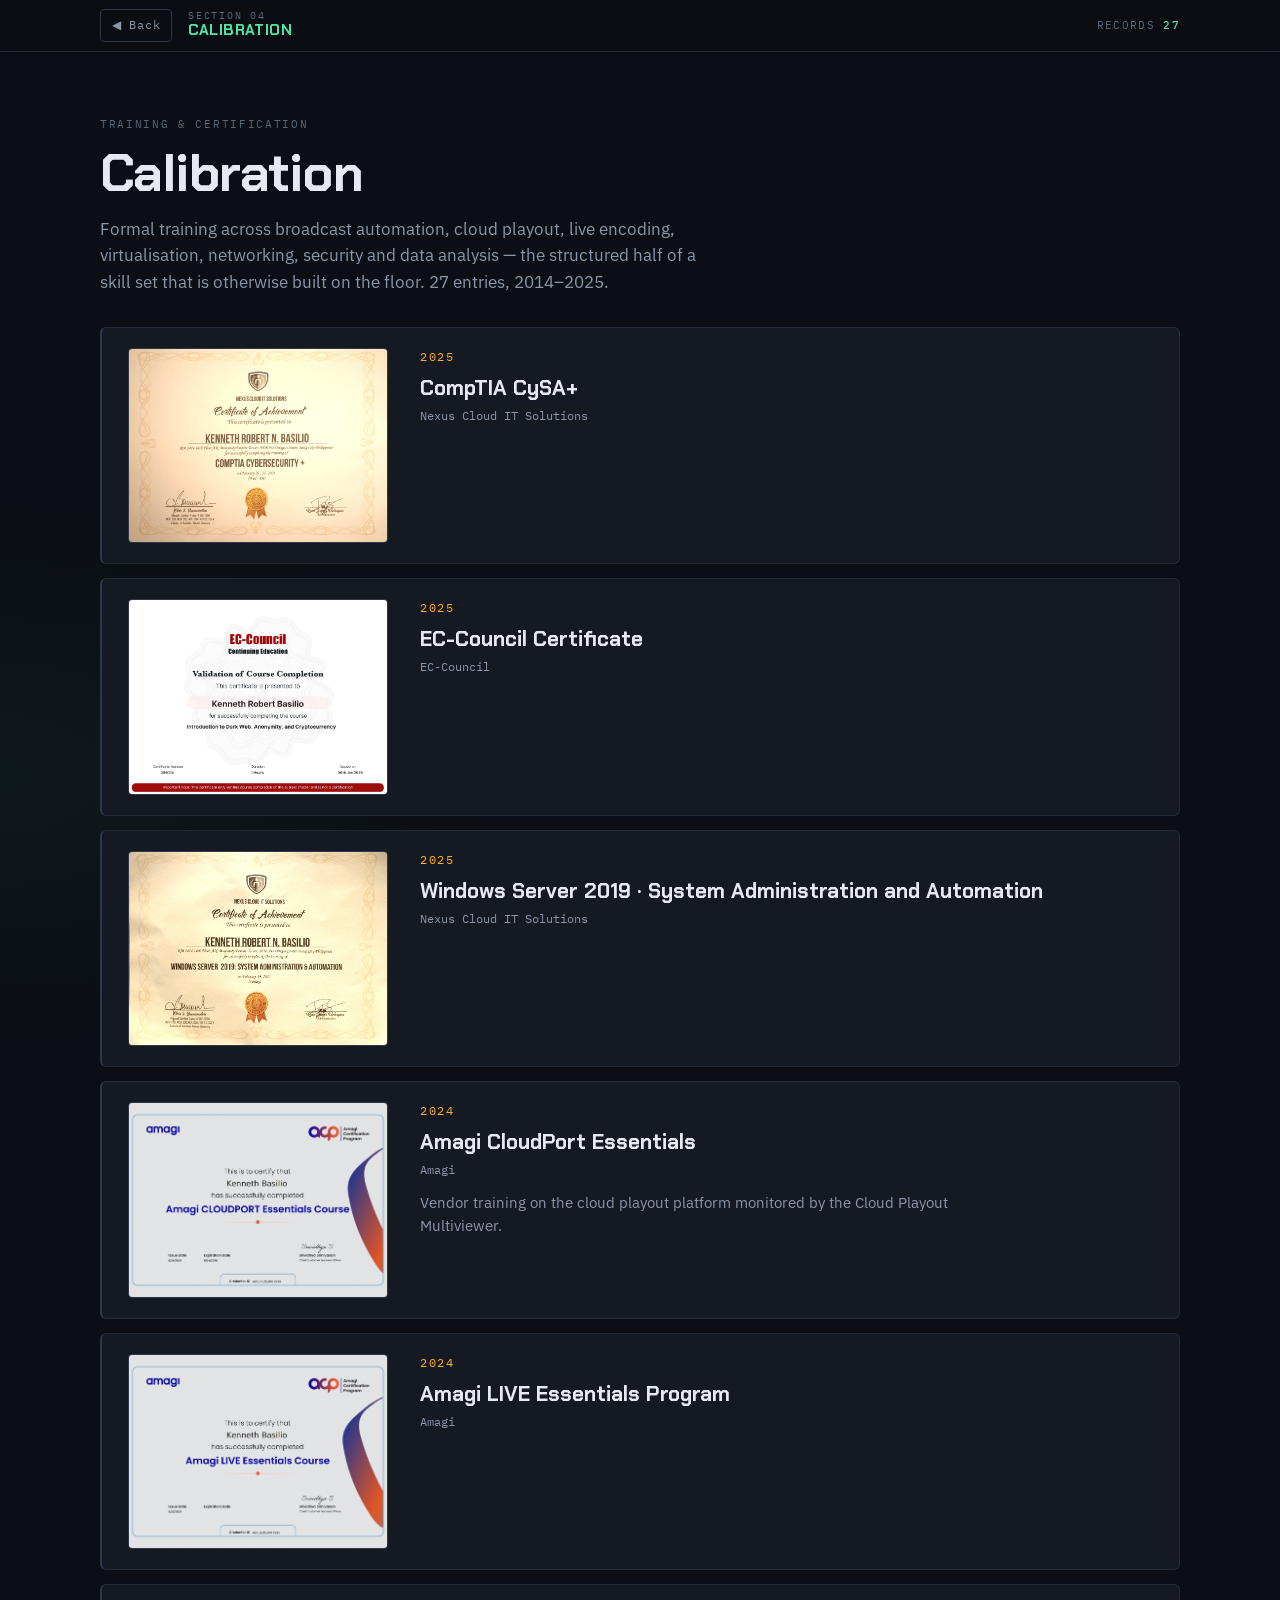
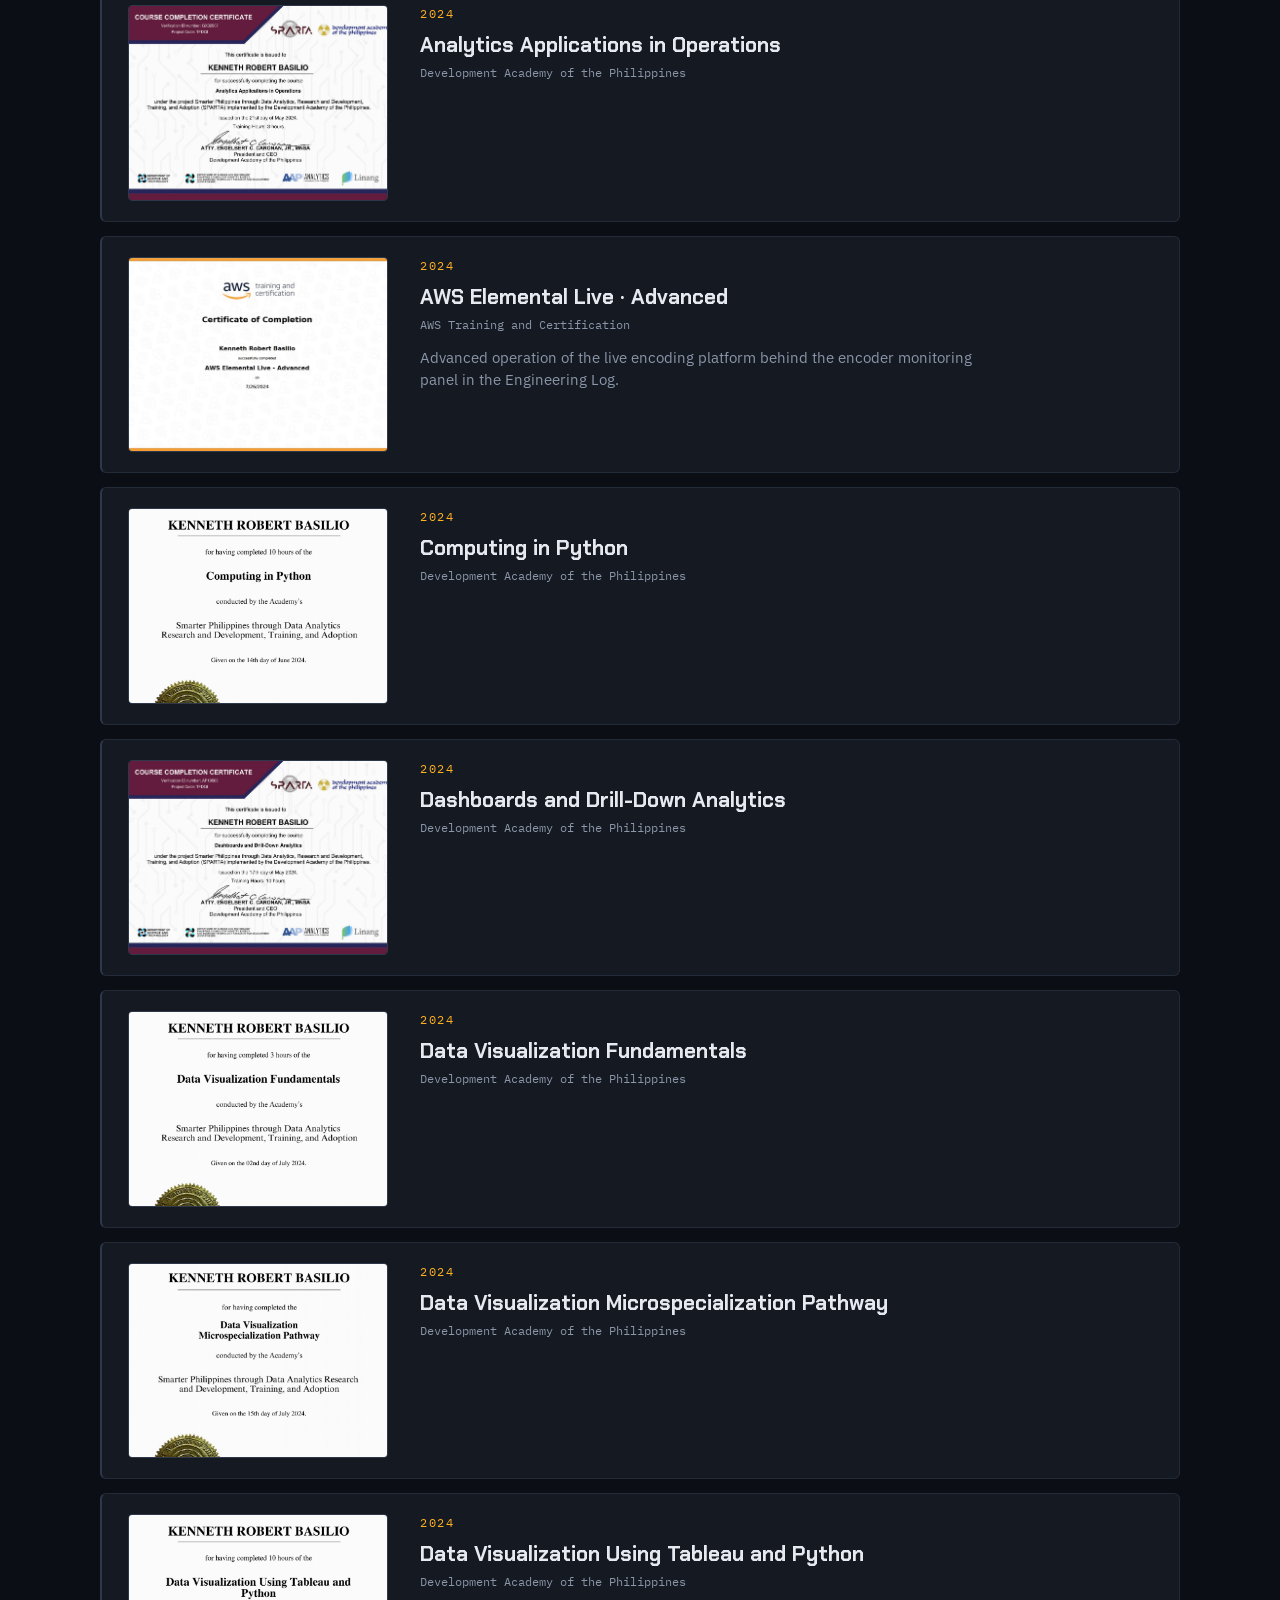
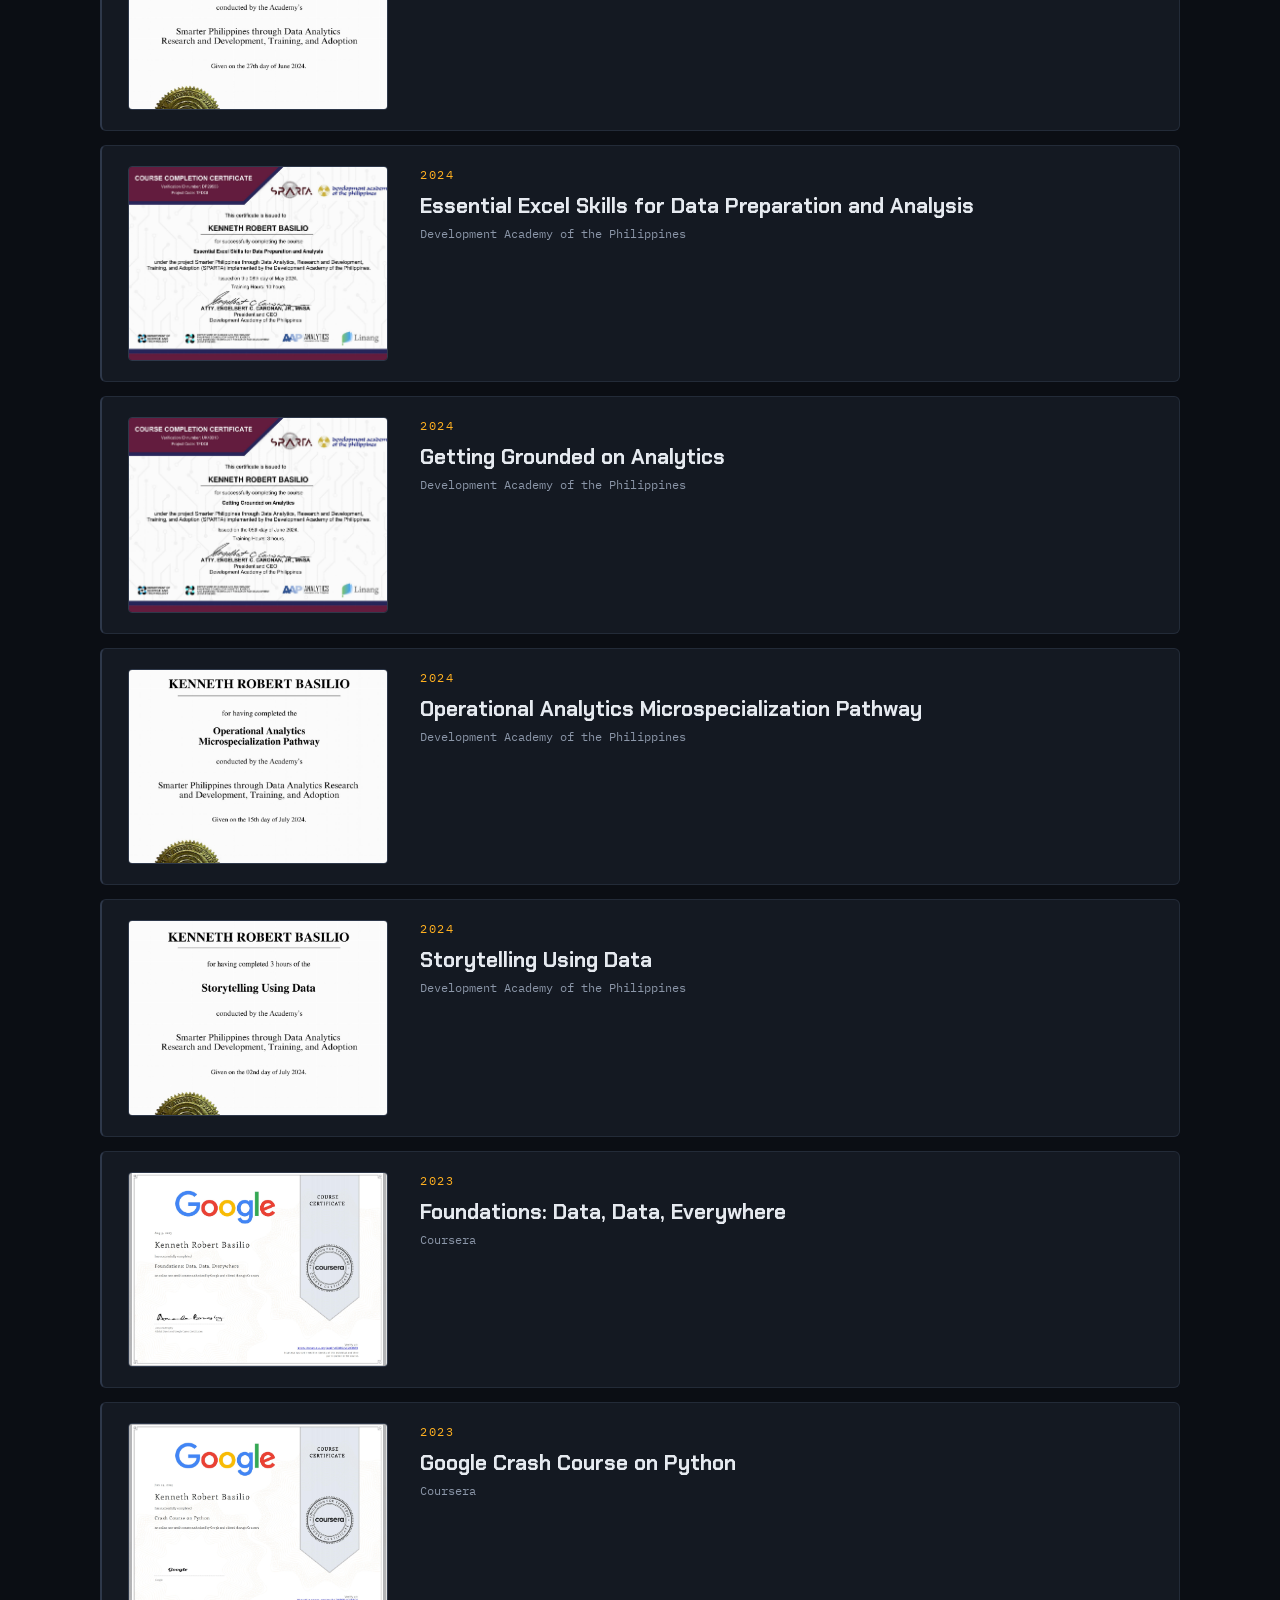
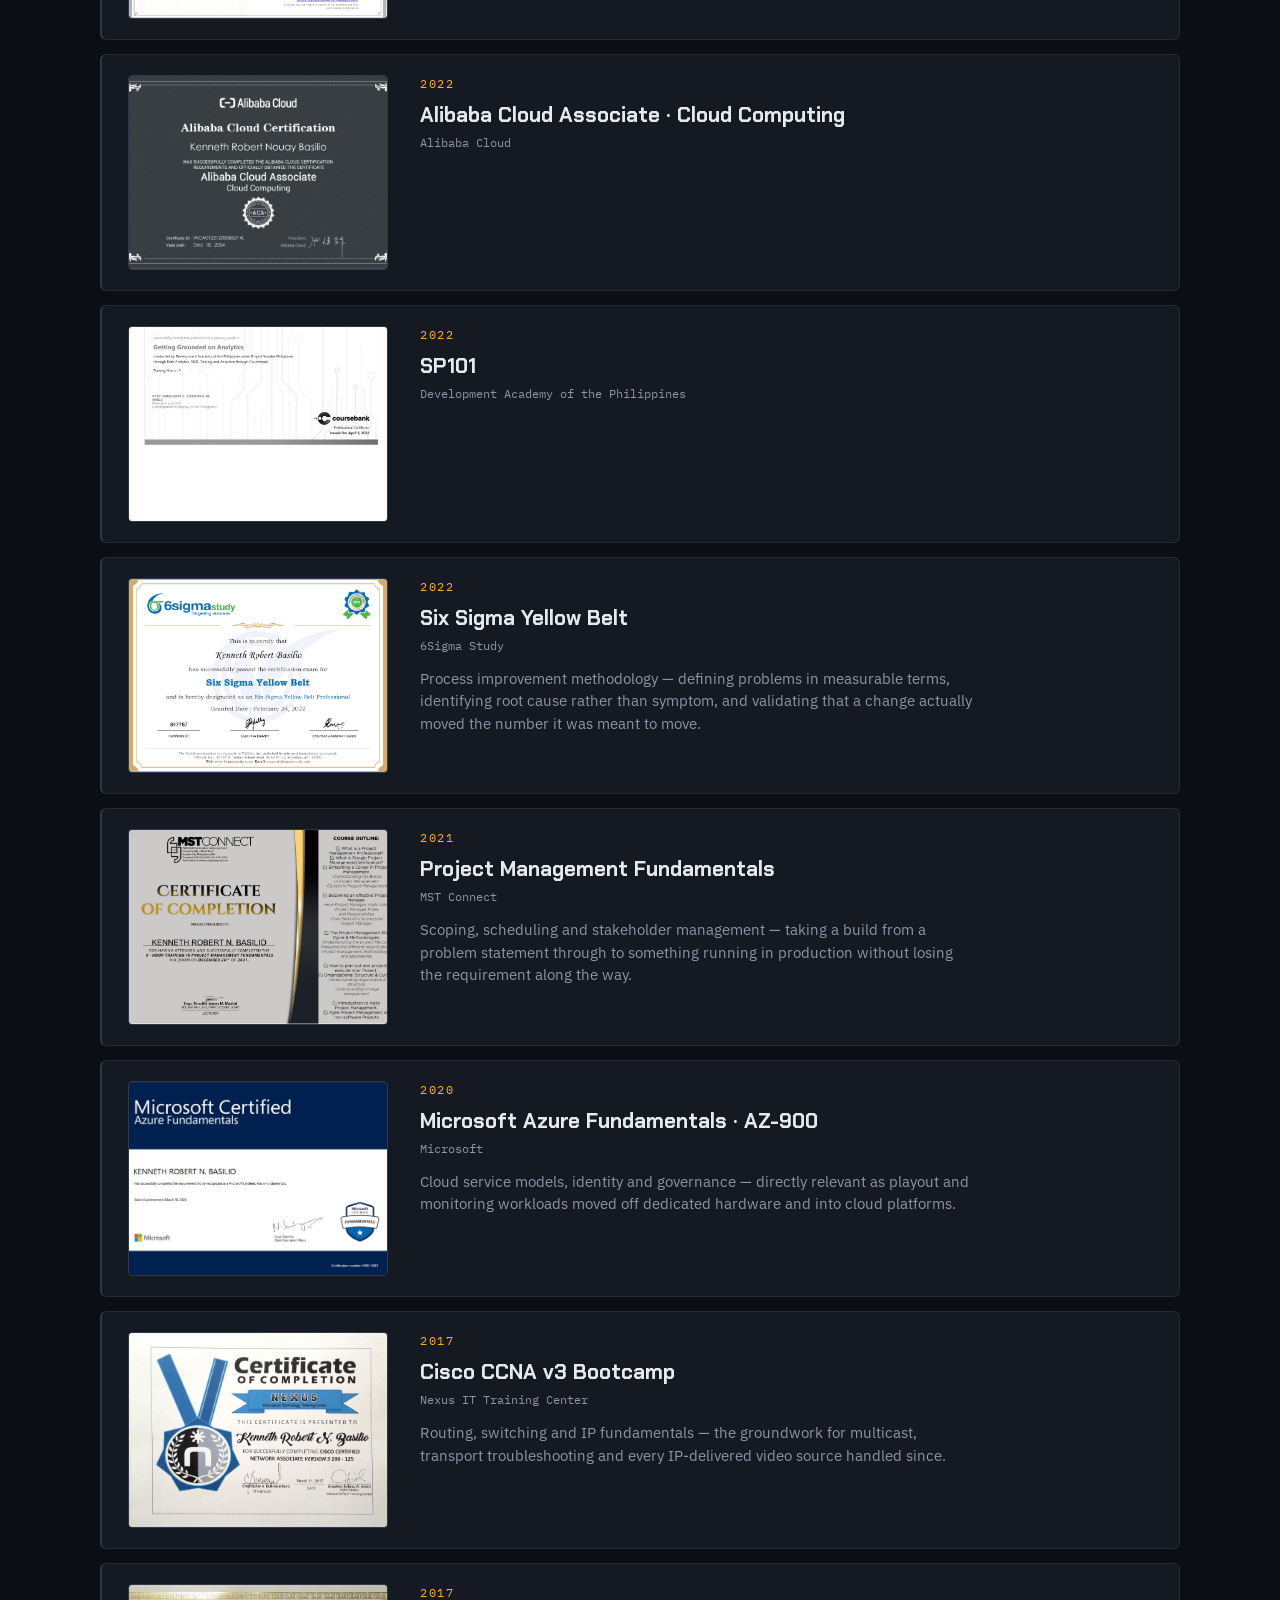
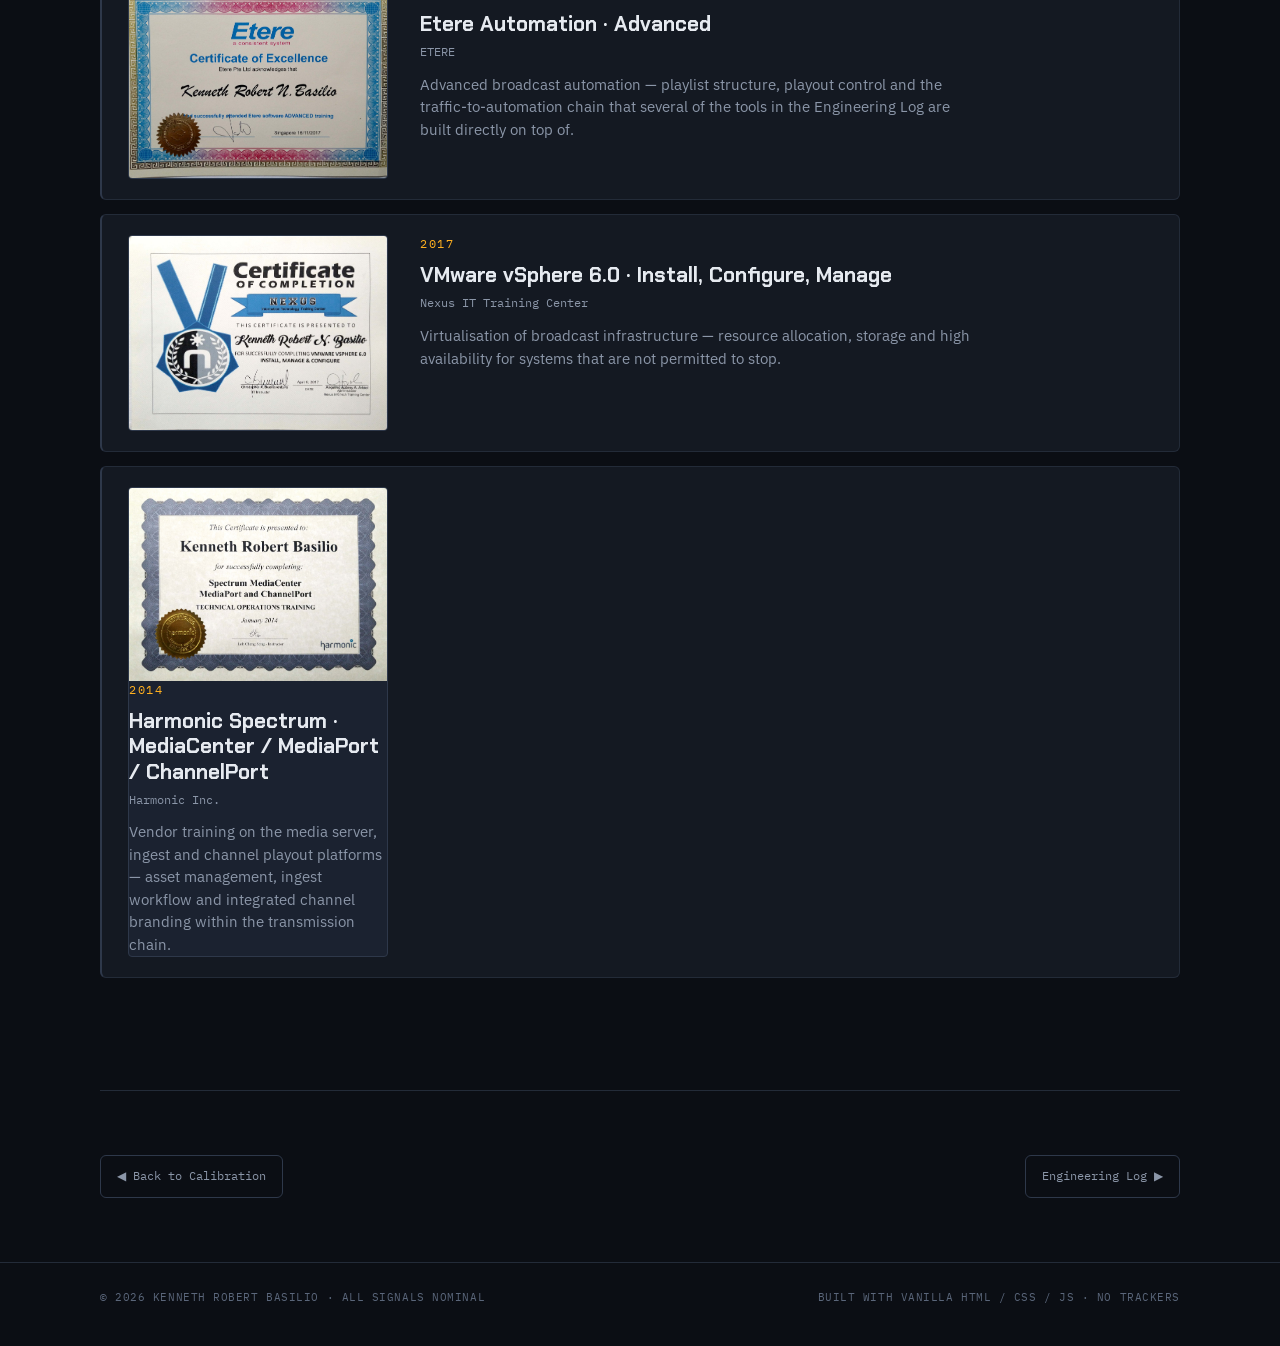
==== commit 25c08afc: "Update certificates.html" ====
--- a/certificates.html
+++ b/certificates.html
@@ -51,7 +51,7 @@
 
       <article class="cert-item" id="comptia-cysa">
         <div class="cert-shot">
-          <img class="zoom" src="assets/certificates/CompTIA%20CySA%2B%20-%20NexusCloud%20Certificate.jpg"
+          <img class="zoom" src="assets/certificates/CompTIA%20CySA%20-%20NexusCloud%20Certificate.jpg"
                alt="CompTIA CySA+ certificate" loading="lazy" />
         </div>
         <div>
@@ -370,7 +370,9 @@
       </article>
 
       <article class="cert-item" id="harmonic">
-        <div class="cert-shot empty">Scan pending</div>
+        <div class="cert-shot">
+          <img class="zoom" src="assets/certificates/harmonic.jpg"
+               alt="Harmonic Spectrum Training" loading="lazy" />
         <div>
           <div class="c-yr">2014</div>
           <h2 class="c-name">Harmonic Spectrum &middot; MediaCenter / MediaPort / ChannelPort</h2>
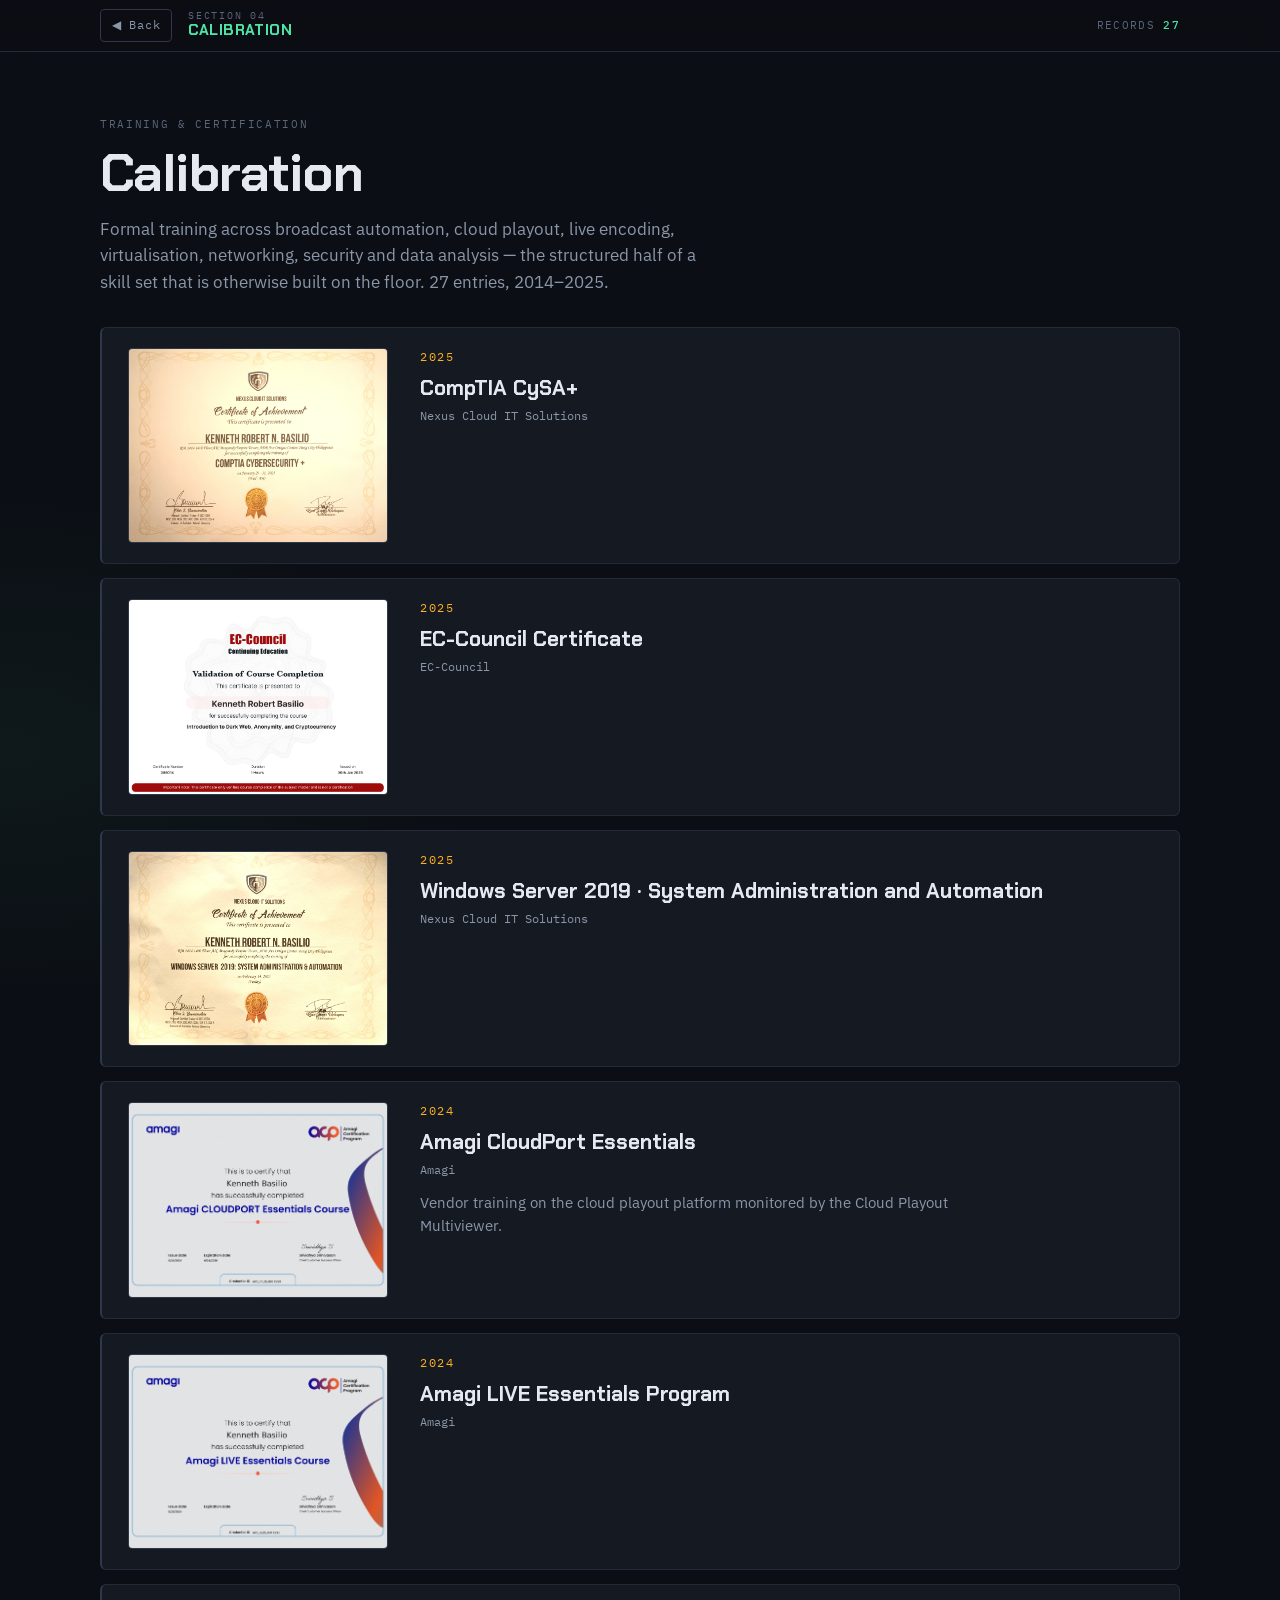
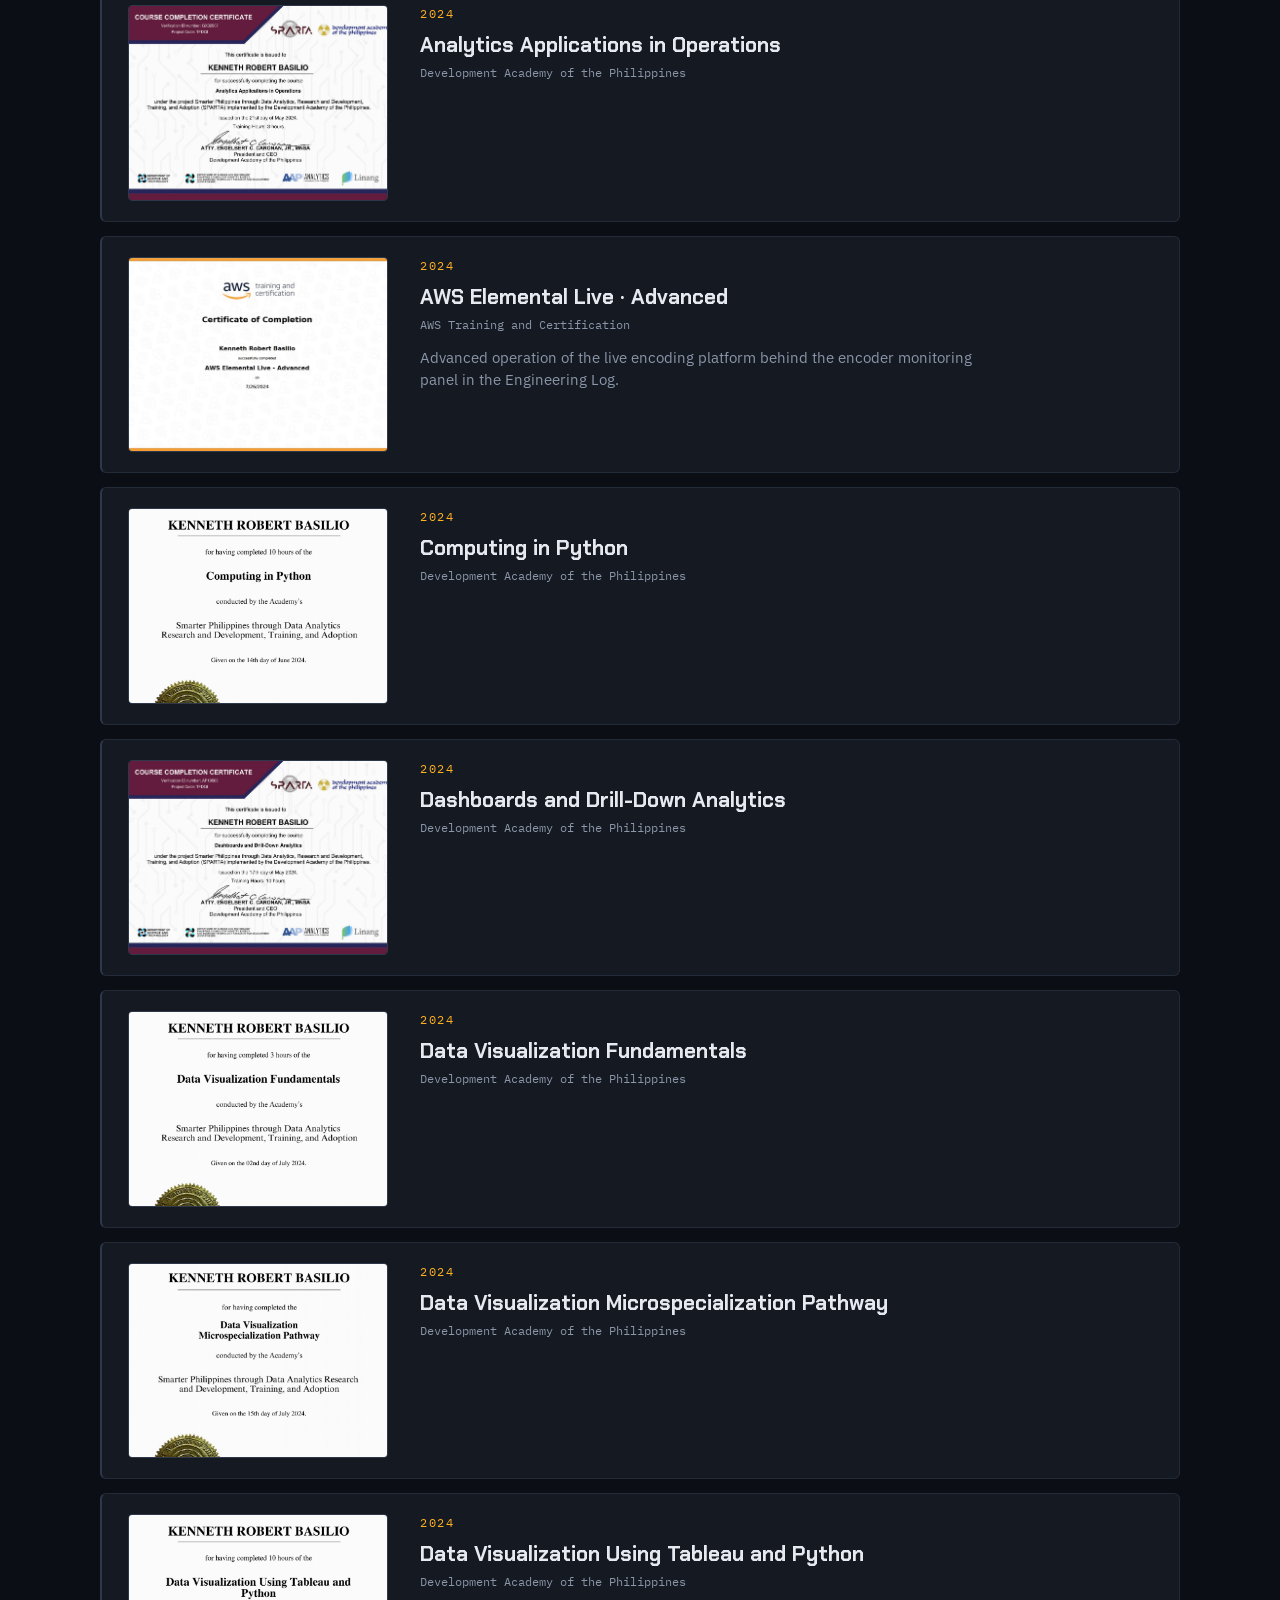
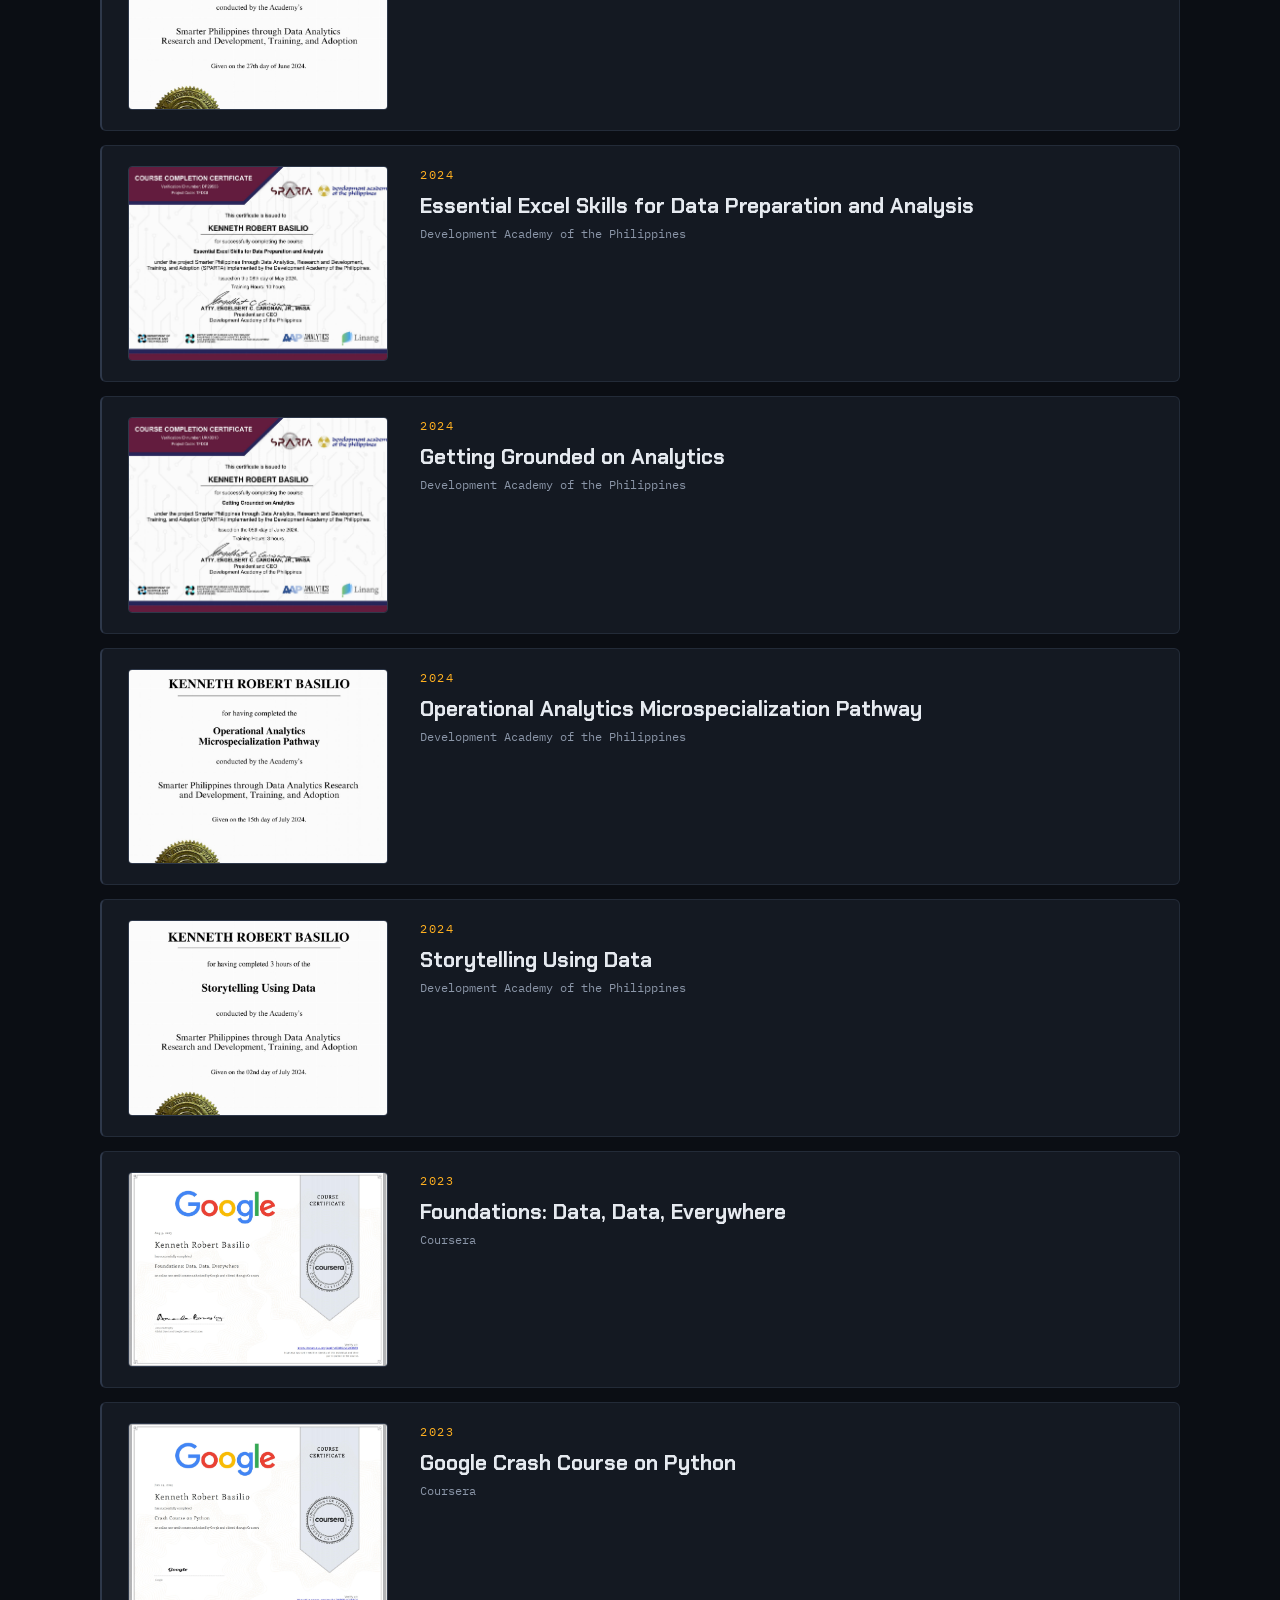
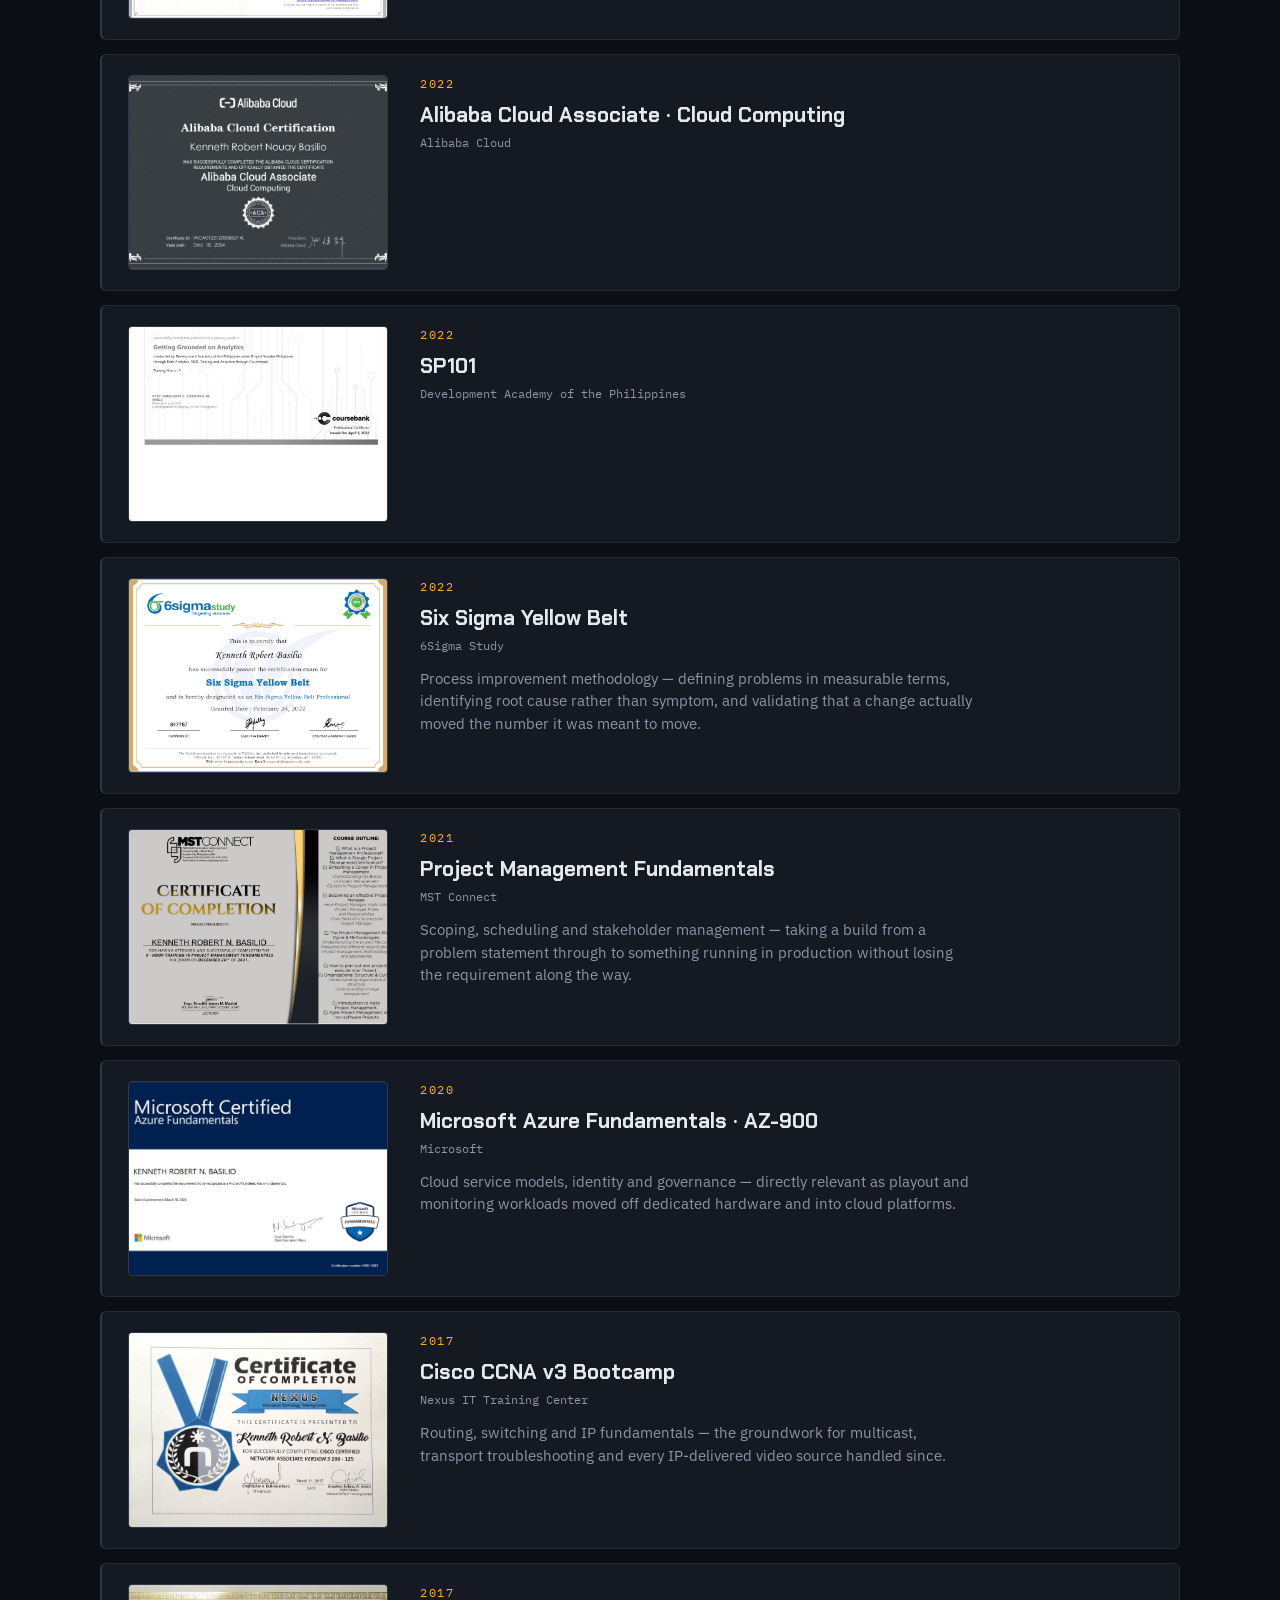
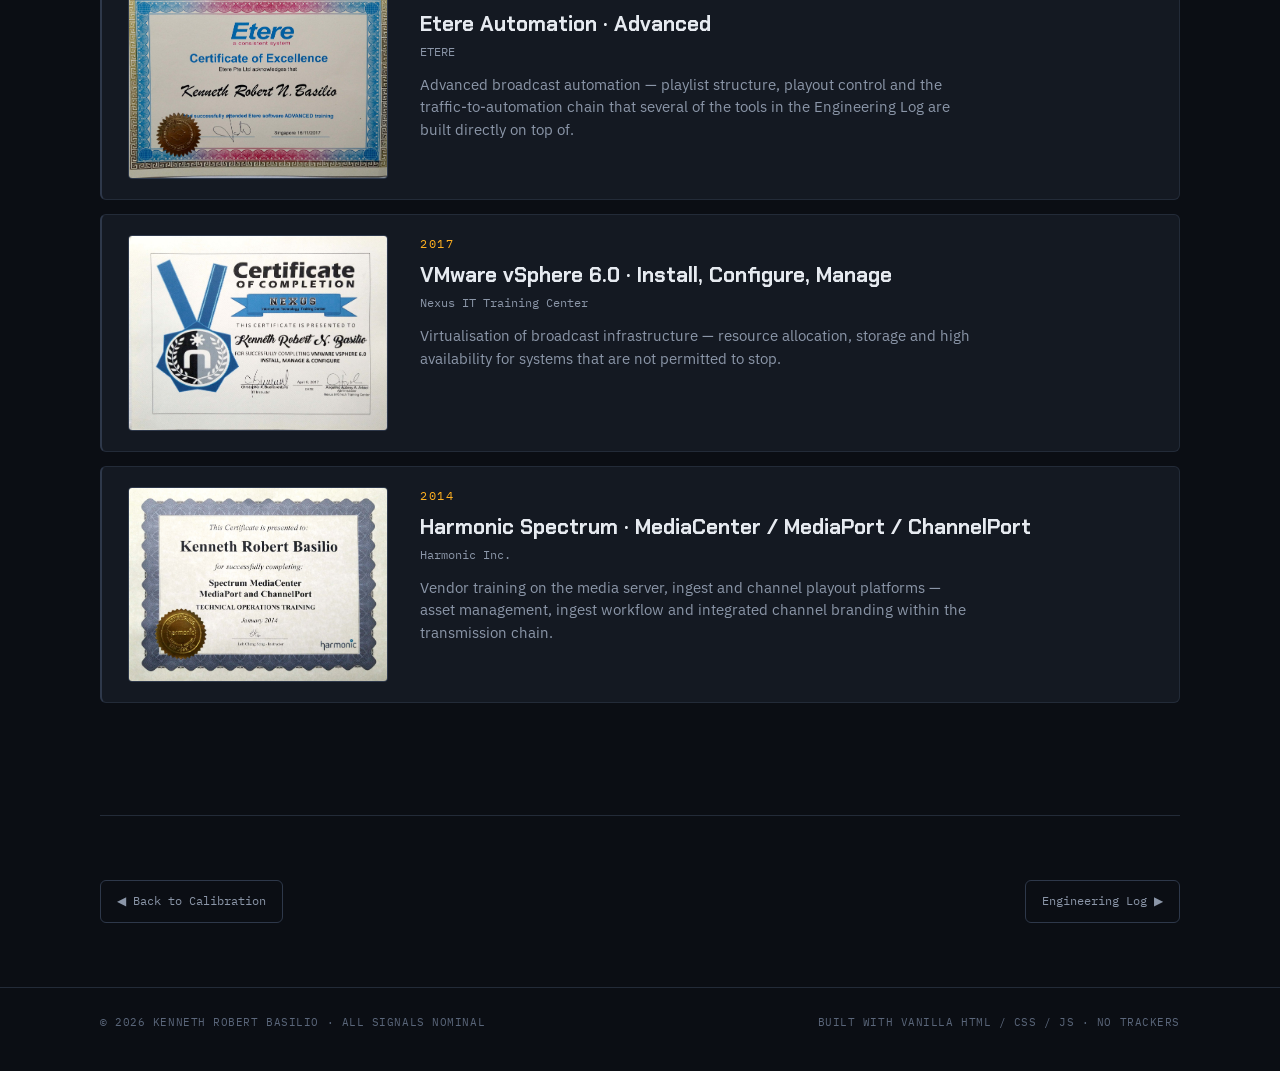
==== commit abb91e3f: "Update certificates.html" ====
--- a/certificates.html
+++ b/certificates.html
@@ -373,6 +373,7 @@
         <div class="cert-shot">
           <img class="zoom" src="assets/certificates/harmonic.jpg"
                alt="Harmonic Spectrum Training" loading="lazy" />
+        </div>
         <div>
           <div class="c-yr">2014</div>
           <h2 class="c-name">Harmonic Spectrum &middot; MediaCenter / MediaPort / ChannelPort</h2>
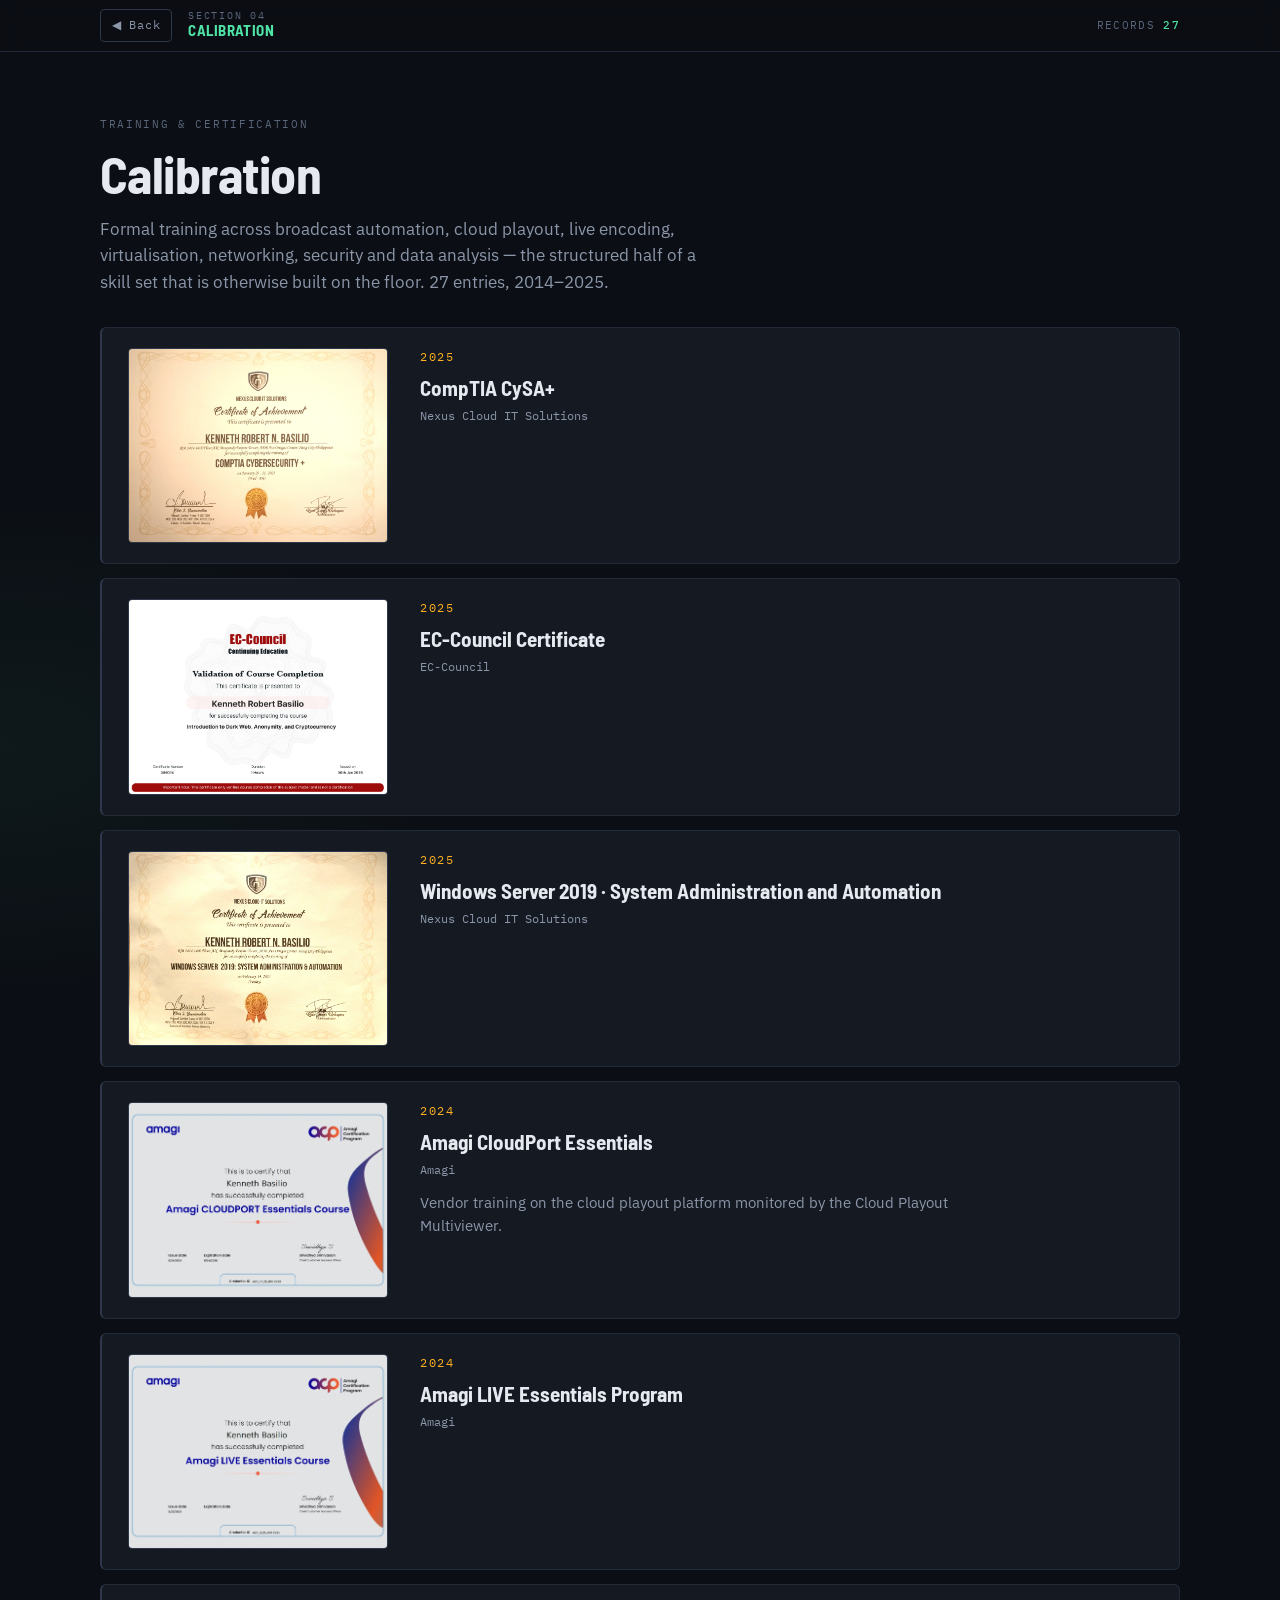
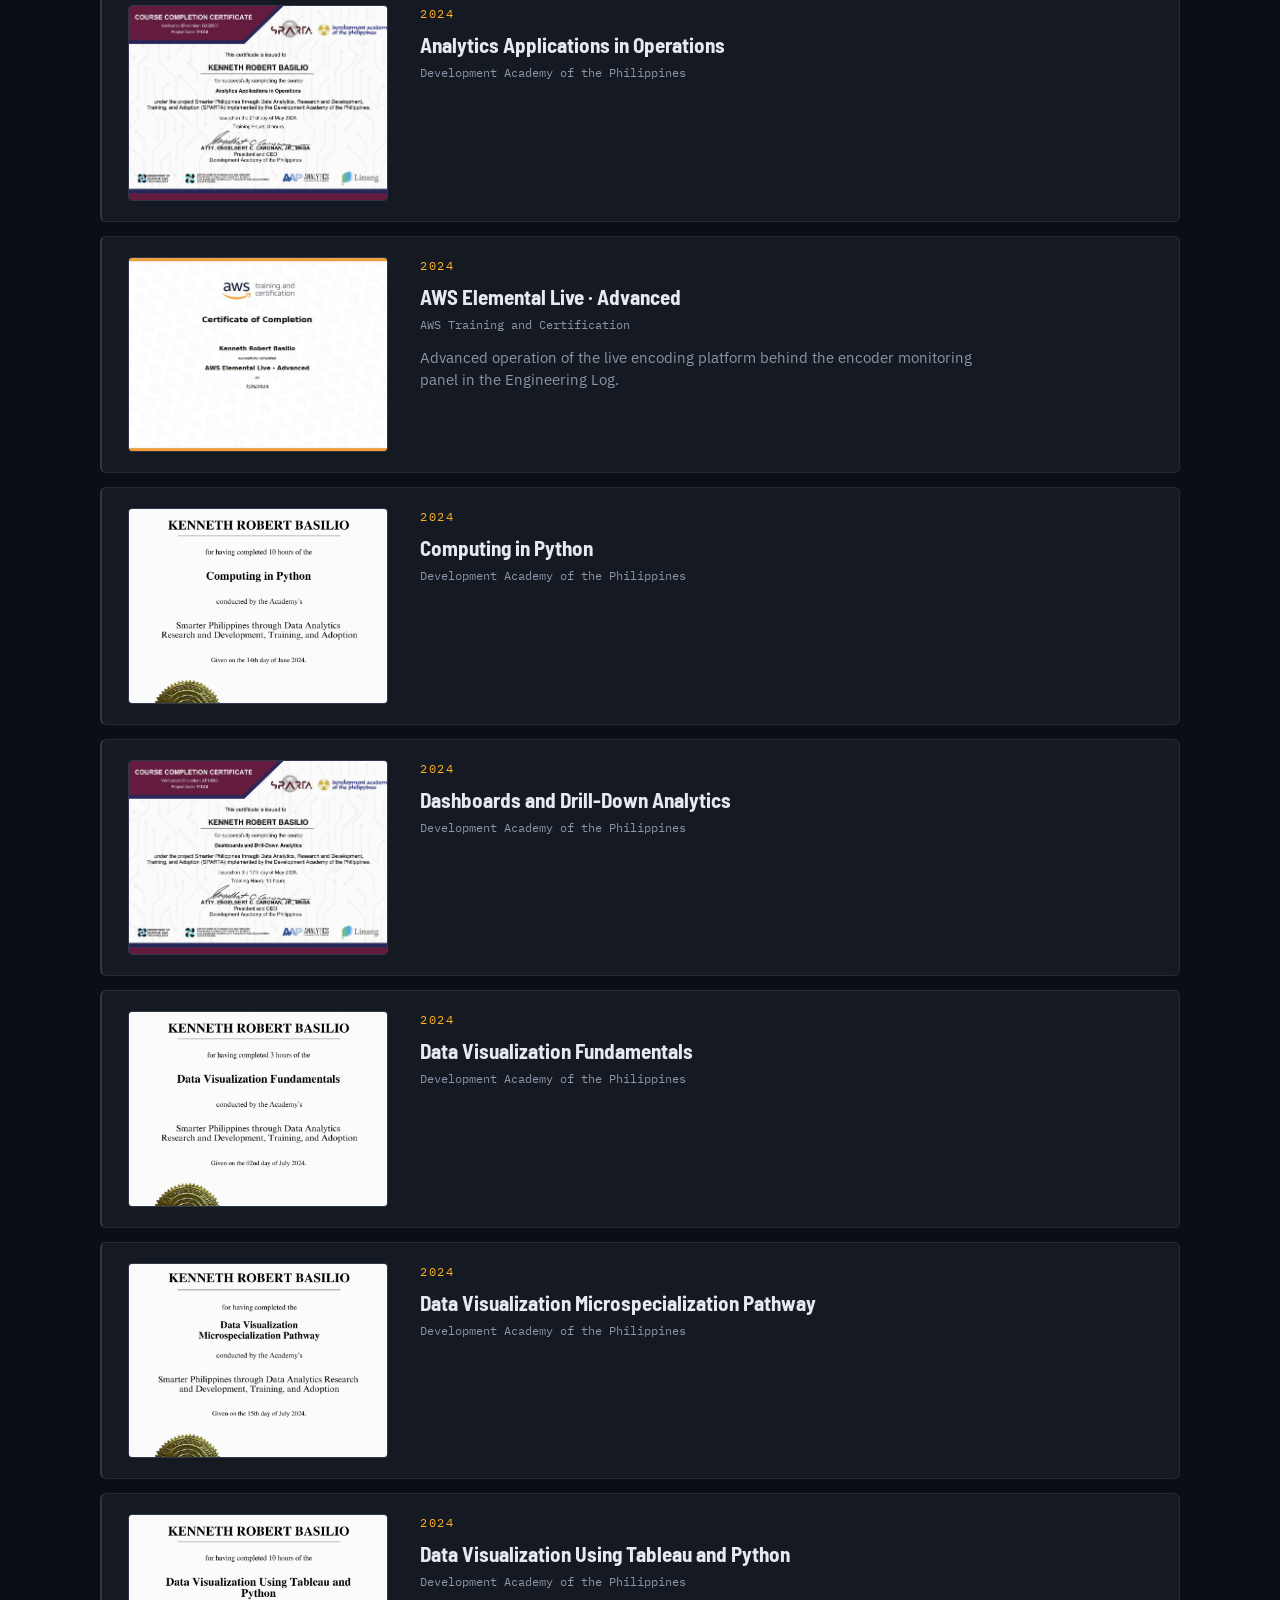
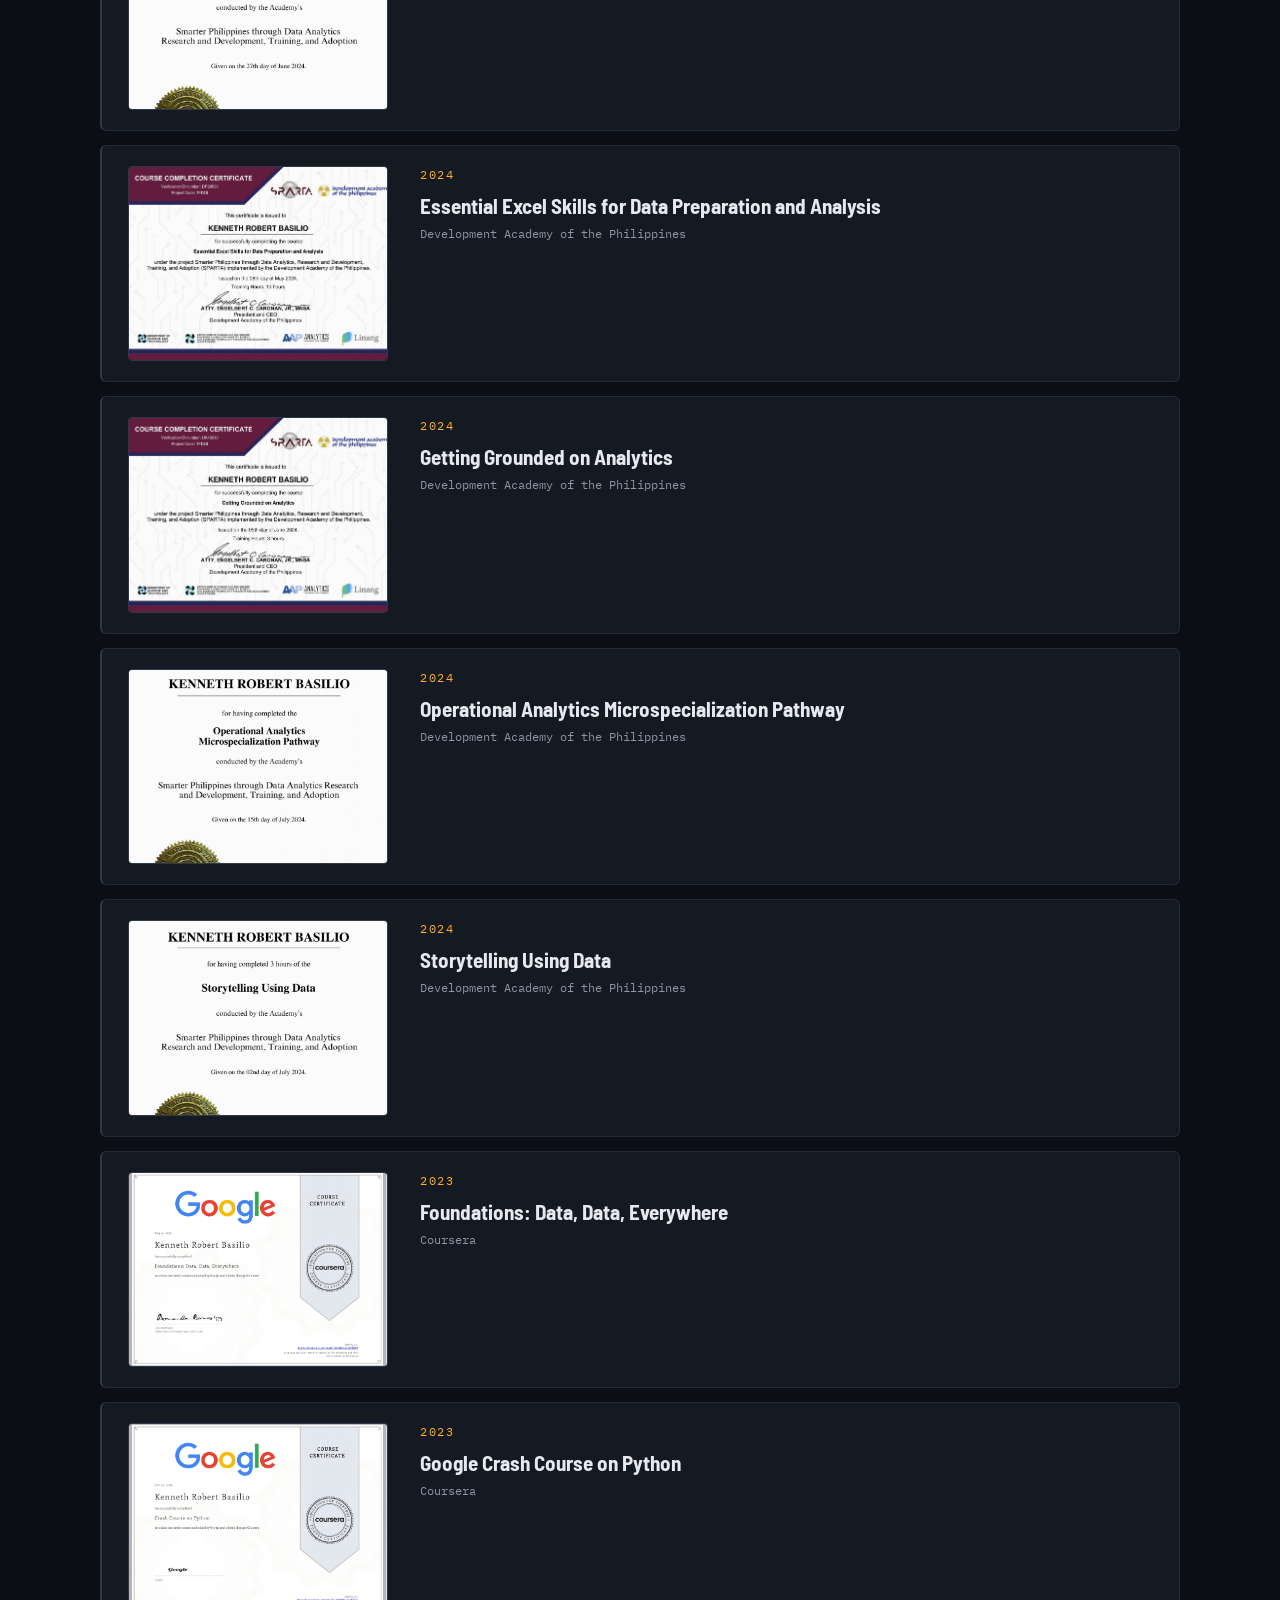
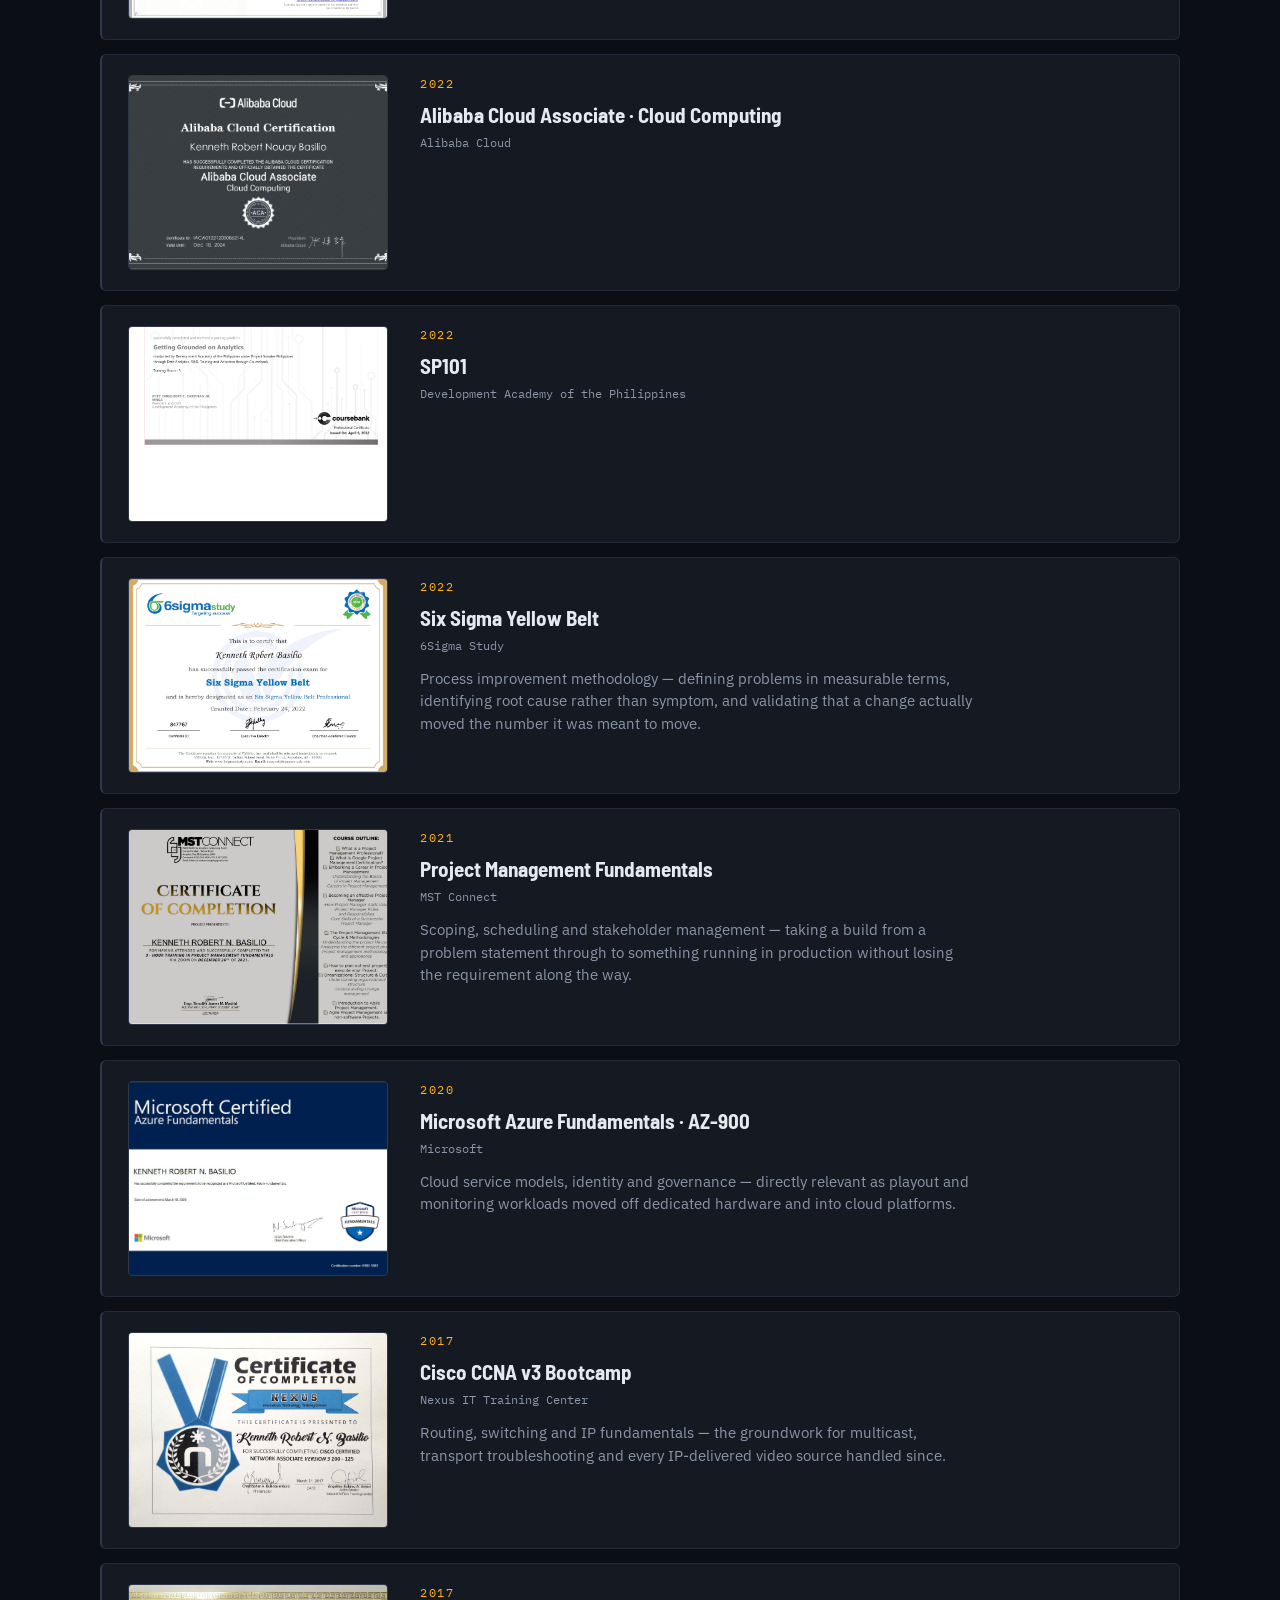
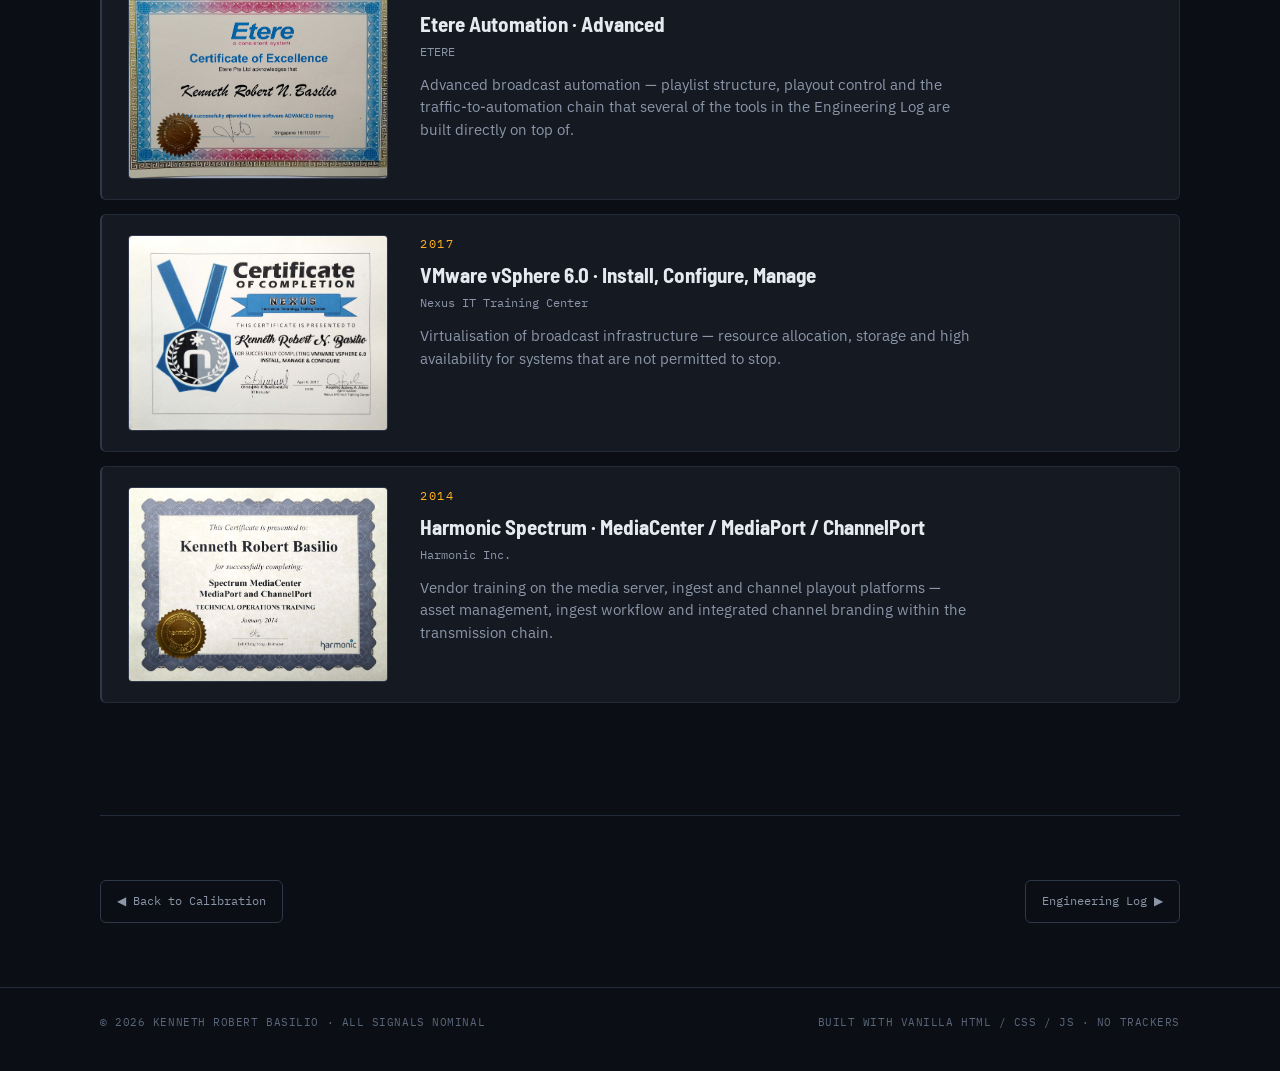
==== commit d385c742: "Add files via upload" ====
--- a/certificates.html
+++ b/certificates.html
@@ -13,7 +13,7 @@
 
 <link rel="preconnect" href="https://fonts.googleapis.com" />
 <link rel="preconnect" href="https://fonts.gstatic.com" crossorigin />
-<link href="https://fonts.googleapis.com/css2?family=Chakra+Petch:wght@400;500;600;700&family=IBM+Plex+Mono:wght@400;500;600&family=IBM+Plex+Sans:wght@400;500;600;700&display=swap" rel="stylesheet" />
+<link href="https://fonts.googleapis.com/css2?family=Barlow+Semi+Condensed:wght@400;500;600;700&family=IBM+Plex+Mono:wght@400;500;600&family=IBM+Plex+Sans:wght@400;500;600;700&display=swap" rel="stylesheet" />
 <link rel="stylesheet" href="assets/css/project.css" />
 </head>
 <body>
--- a/assets/css/project.css
+++ b/assets/css/project.css
@@ -18,7 +18,7 @@
   --cyan:#38BDF8;
   --r:6px;
   --maxw:1160px;
-  --disp:'Chakra Petch',system-ui,sans-serif;
+  --disp:'Bahnschrift','DIN Alternate','Barlow Semi Condensed',system-ui,sans-serif;
   --body:'IBM Plex Sans',system-ui,sans-serif;
   --mono:'IBM Plex Mono',ui-monospace,monospace;
 }
